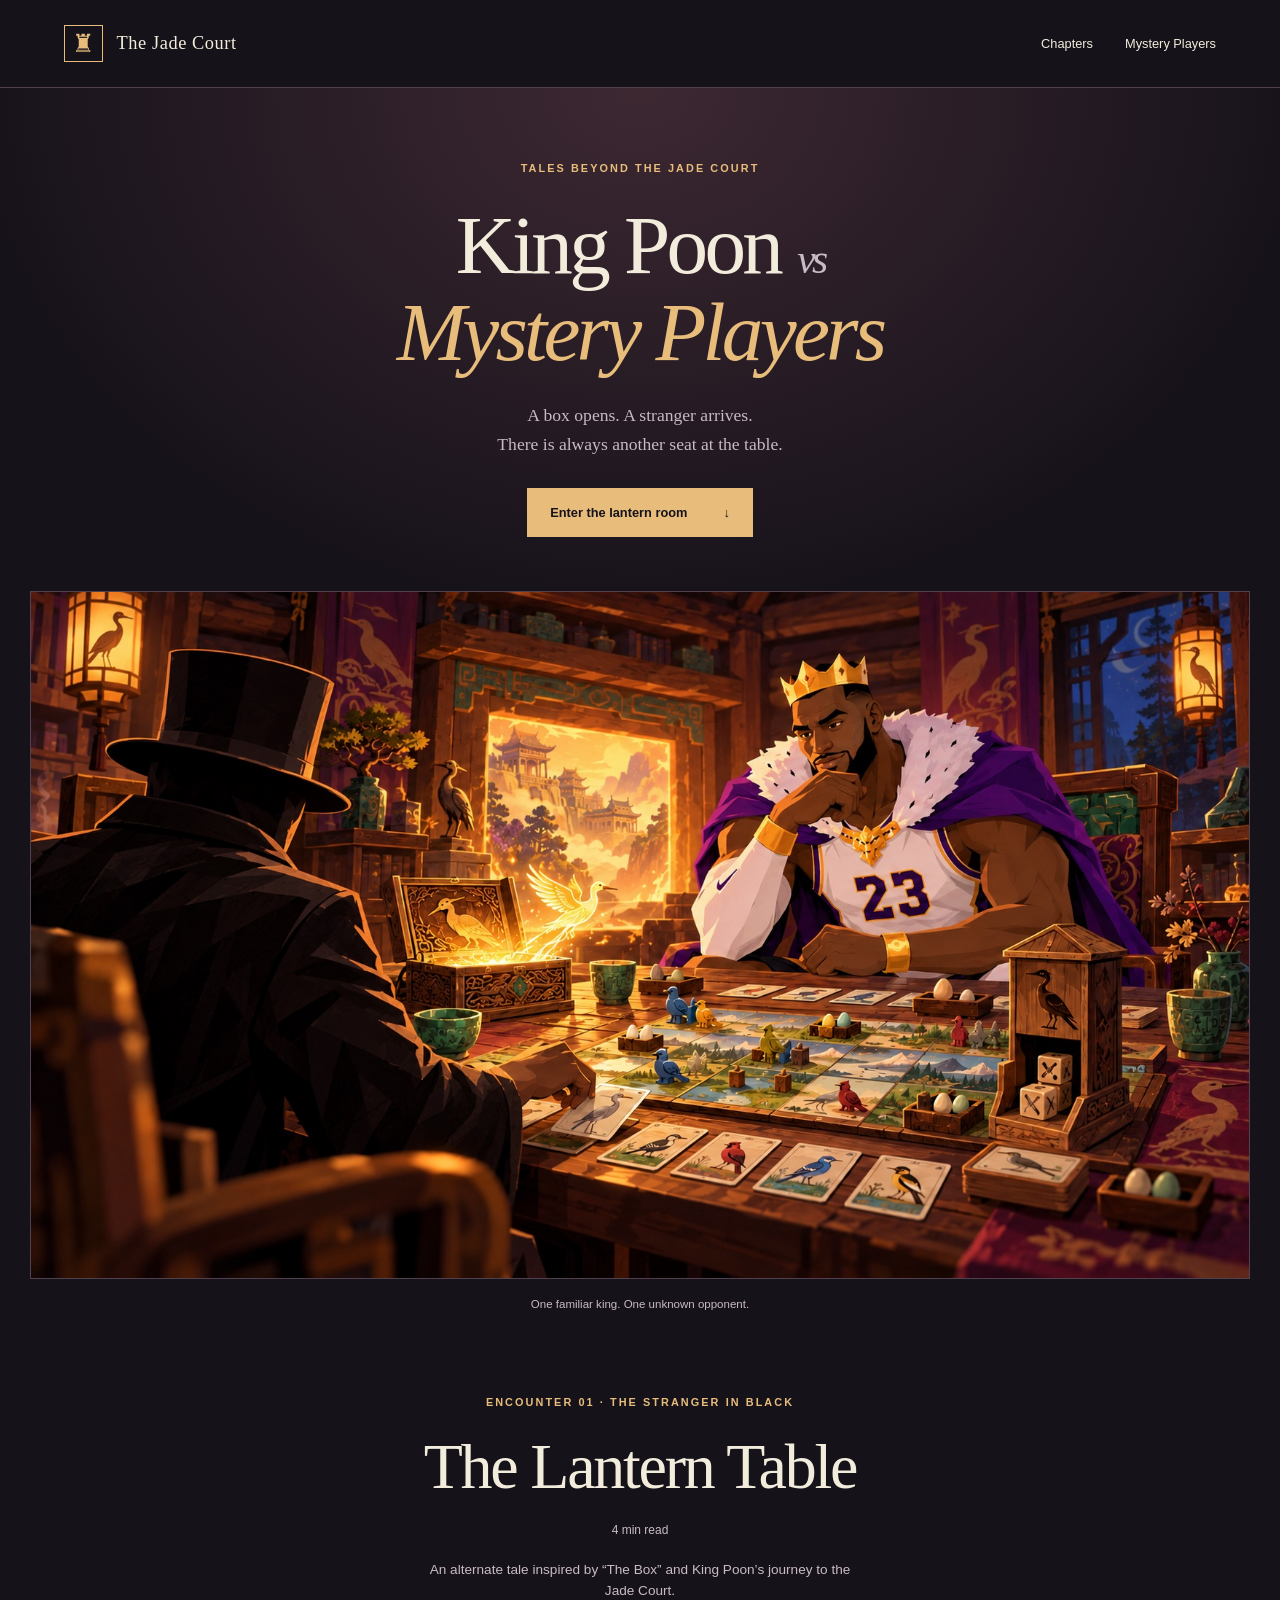
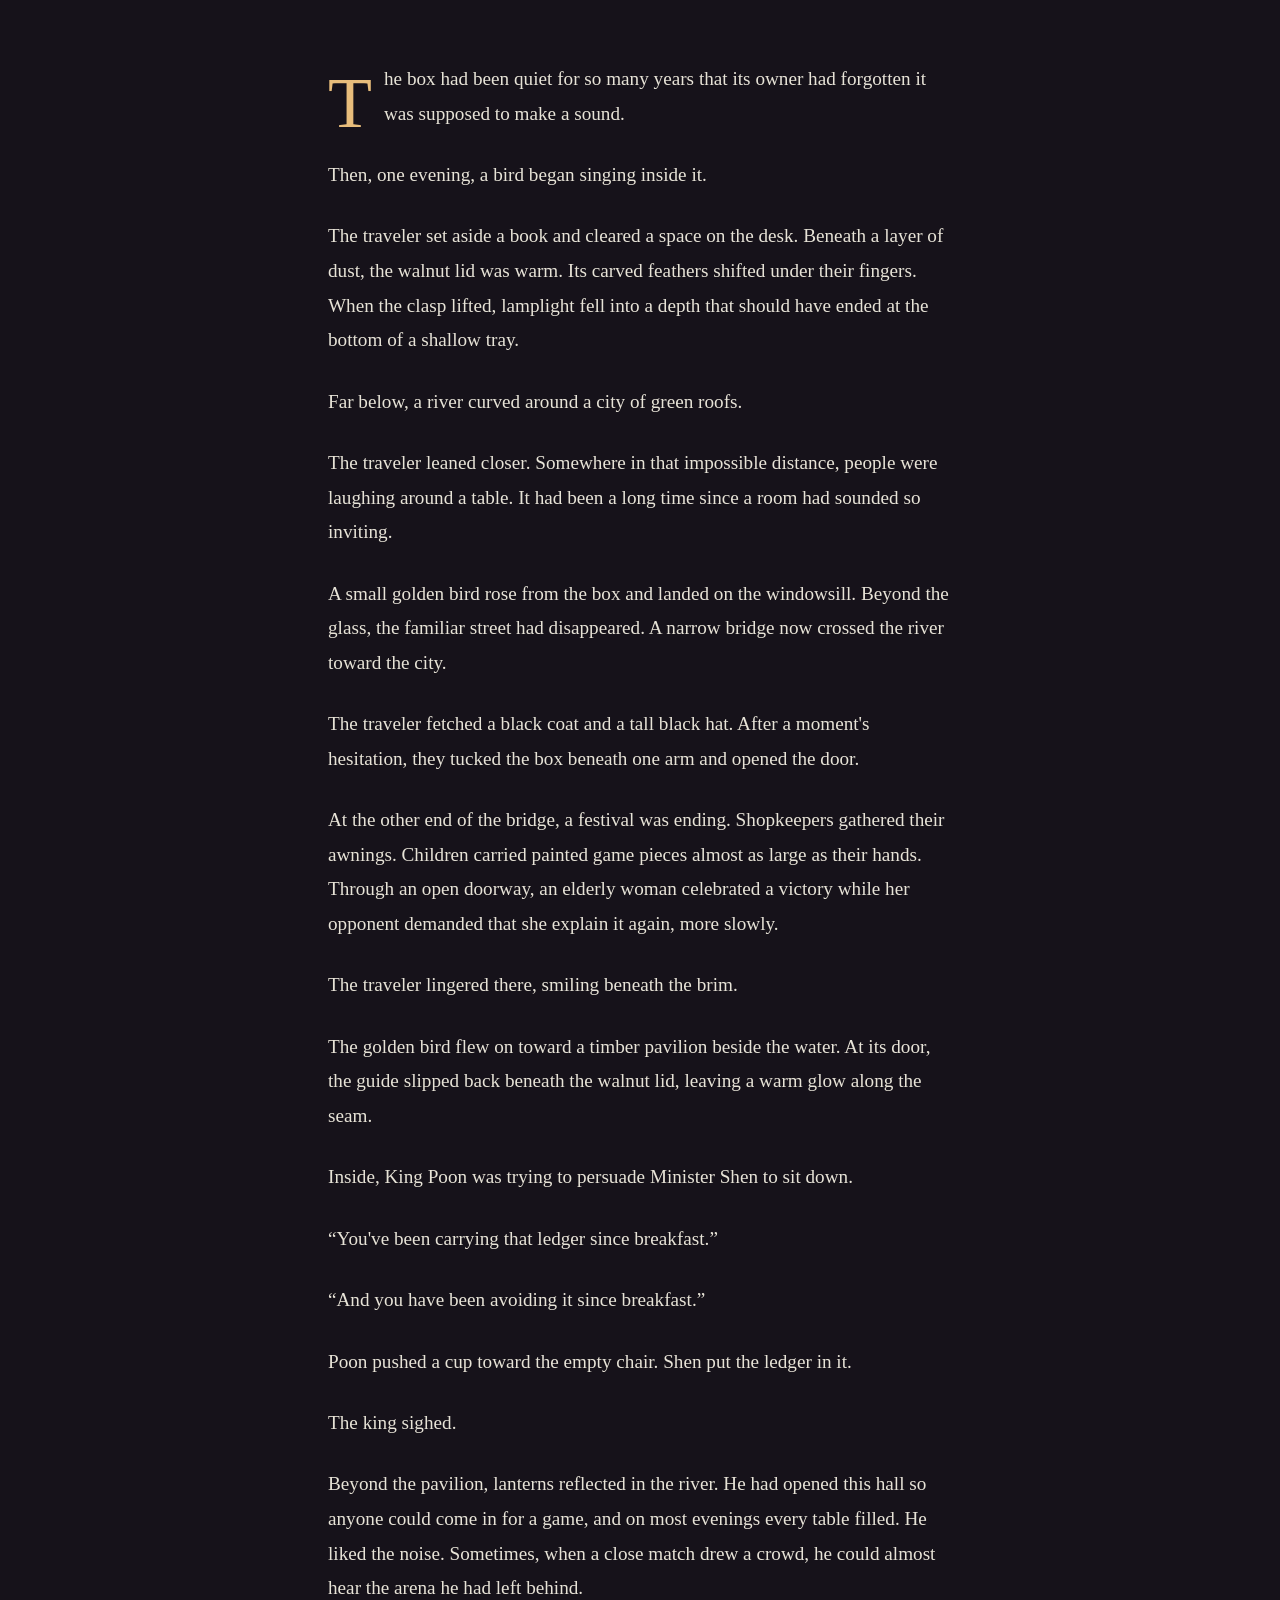
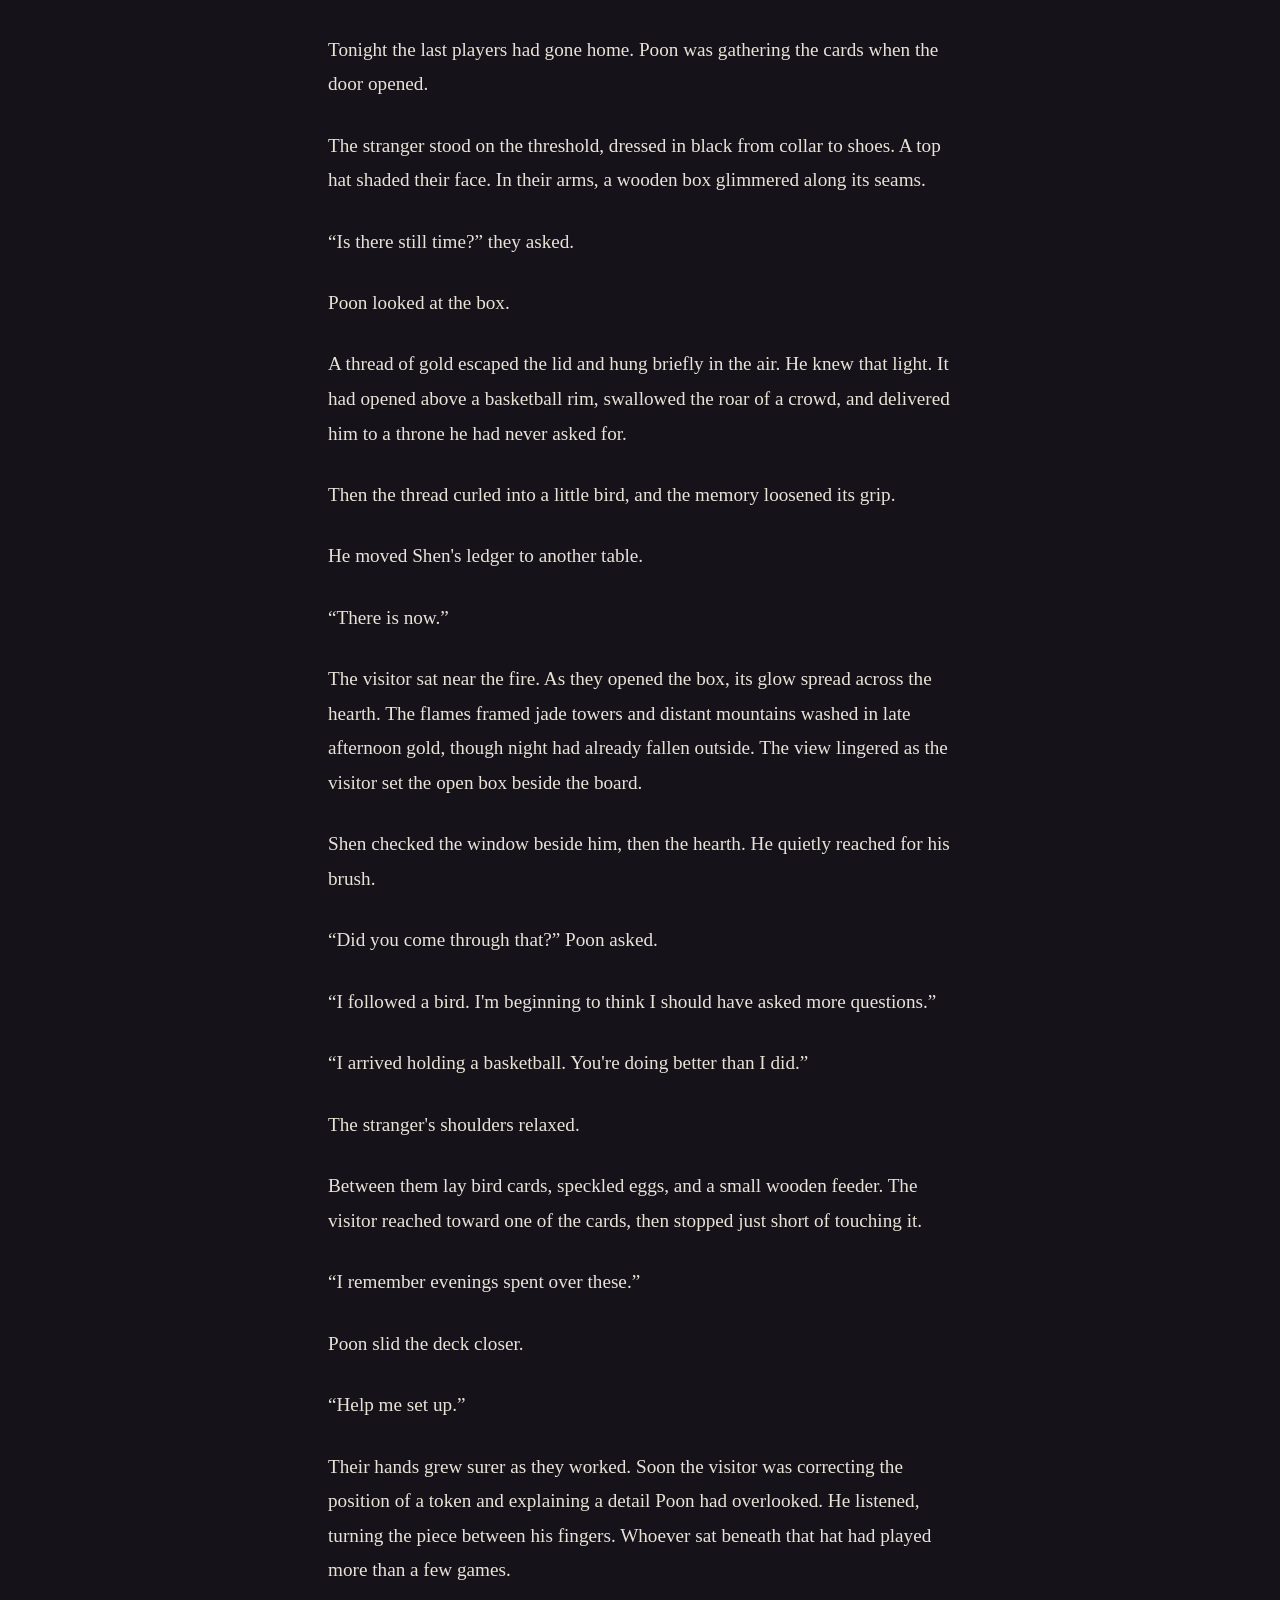
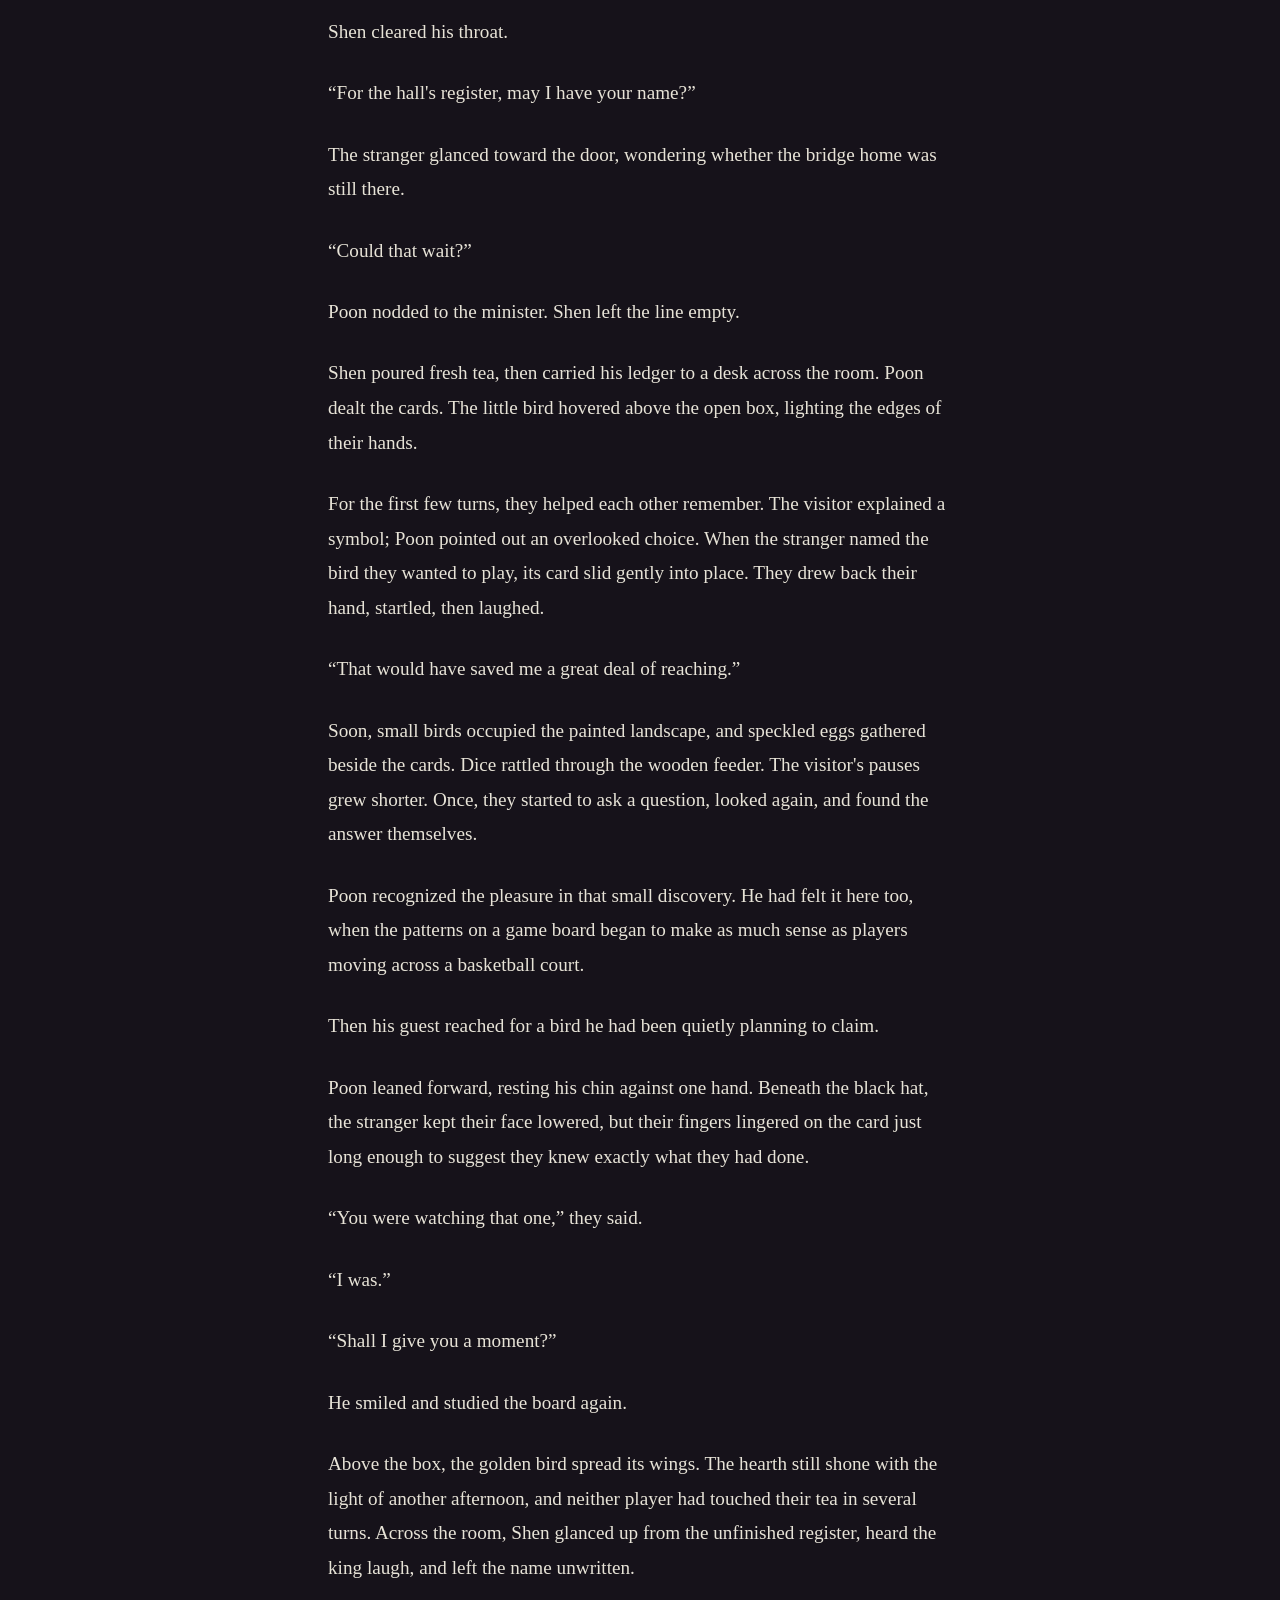
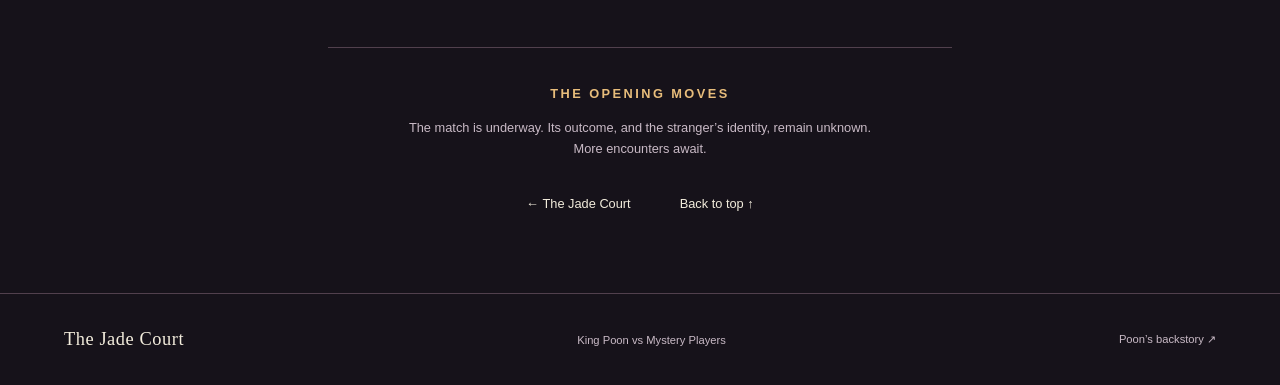
==== docs/mystery-players/index.html @ b449561f "Add Mystery Players story and artwork with character parallels" ====
<!doctype html>
<html lang="en">
<head>
  <meta charset="utf-8">
  <meta name="viewport" content="width=device-width, initial-scale=1">
  <meta name="description" content="An enchanted box. A stranger in a black top hat. King Poon's next opponent has arrived. Read The Lantern Table, the first Mystery Players encounter.">
  <meta name="theme-color" content="#241b26">
  <title>King Poon vs Mystery Players — The Jade Court</title>
  <link rel="icon" href="../assets/favicon.svg" type="image/svg+xml">
  <link rel="stylesheet" href="../assets/style.css">
</head>
<body class="mystery-page">
  <a class="skip-link" href="#story-text">Skip to story</a>
  <header class="site-header">
    <a class="brand" href="../index.html"><span class="seal" aria-hidden="true">♜</span> The Jade Court</a>
    <nav aria-label="Main navigation"><a href="../index.html#chapters">Chapters</a><a href="./" aria-current="page">Mystery Players</a></nav>
  </header>
  <main id="main">
    <section class="mystery-intro" aria-labelledby="series-title">
      <p class="eyebrow">Tales beyond the Jade Court</p>
      <h1 id="series-title">King Poon <span>vs</span><br><em>Mystery Players</em></h1>
      <p>A box opens. A stranger arrives.<br>There is always another seat at the table.</p>
      <a class="button" href="#encounter">Enter the lantern room <span aria-hidden="true">↓</span></a>
    </section>
    <figure class="mystery-art">
      <img src="../assets/images/mystery-lantern-table.jpg" width="1672" height="941" fetchpriority="high" alt="A mysterious player dressed in black with a tall black top hat faces King Poon across a bird-themed board game. A golden bird rises from an enchanted box beside them, and a glowing fireplace reveals the distant jade kingdom.">
      <figcaption>One familiar king. One unknown opponent.</figcaption>
    </figure>
    <article id="encounter" aria-labelledby="encounter-title">
      <header class="reader-header"><p class="eyebrow">Encounter 01 · The stranger in black</p><h2 id="encounter-title">The Lantern Table</h2><p class="reading-time">4 min read</p><p class="story-note">An alternate tale inspired by “The Box” and King Poon’s journey to the Jade Court.</p></header>
      <div class="prose" id="story-text">
        <p>The box had been quiet for so many years that its owner had forgotten it was supposed to make a sound.</p>
        <p>Then, one evening, a bird began singing inside it.</p>
        <p>The traveler set aside a book and cleared a space on the desk. Beneath a layer of dust, the walnut lid was warm. Its carved feathers shifted under their fingers. When the clasp lifted, lamplight fell into a depth that should have ended at the bottom of a shallow tray.</p>
        <p>Far below, a river curved around a city of green roofs.</p>
        <p>The traveler leaned closer. Somewhere in that impossible distance, people were laughing around a table. It had been a long time since a room had sounded so inviting.</p>
        <p>A small golden bird rose from the box and landed on the windowsill. Beyond the glass, the familiar street had disappeared. A narrow bridge now crossed the river toward the city.</p>
        <p>The traveler fetched a black coat and a tall black hat. After a moment&#x27;s hesitation, they tucked the box beneath one arm and opened the door.</p>
        <p>At the other end of the bridge, a festival was ending. Shopkeepers gathered their awnings. Children carried painted game pieces almost as large as their hands. Through an open doorway, an elderly woman celebrated a victory while her opponent demanded that she explain it again, more slowly.</p>
        <p>The traveler lingered there, smiling beneath the brim.</p>
        <p>The golden bird flew on toward a timber pavilion beside the water. At its door, the guide slipped back beneath the walnut lid, leaving a warm glow along the seam.</p>
        <p>Inside, King Poon was trying to persuade Minister Shen to sit down.</p>
        <p>“You&#x27;ve been carrying that ledger since breakfast.”</p>
        <p>“And you have been avoiding it since breakfast.”</p>
        <p>Poon pushed a cup toward the empty chair. Shen put the ledger in it.</p>
        <p>The king sighed.</p>
        <p>Beyond the pavilion, lanterns reflected in the river. He had opened this hall so anyone could come in for a game, and on most evenings every table filled. He liked the noise. Sometimes, when a close match drew a crowd, he could almost hear the arena he had left behind.</p>
        <p>Tonight the last players had gone home. Poon was gathering the cards when the door opened.</p>
        <p>The stranger stood on the threshold, dressed in black from collar to shoes. A top hat shaded their face. In their arms, a wooden box glimmered along its seams.</p>
        <p>“Is there still time?” they asked.</p>
        <p>Poon looked at the box.</p>
        <p>A thread of gold escaped the lid and hung briefly in the air. He knew that light. It had opened above a basketball rim, swallowed the roar of a crowd, and delivered him to a throne he had never asked for.</p>
        <p>Then the thread curled into a little bird, and the memory loosened its grip.</p>
        <p>He moved Shen&#x27;s ledger to another table.</p>
        <p>“There is now.”</p>
        <p>The visitor sat near the fire. As they opened the box, its glow spread across the hearth. The flames framed jade towers and distant mountains washed in late afternoon gold, though night had already fallen outside. The view lingered as the visitor set the open box beside the board.</p>
        <p>Shen checked the window beside him, then the hearth. He quietly reached for his brush.</p>
        <p>“Did you come through that?” Poon asked.</p>
        <p>“I followed a bird. I&#x27;m beginning to think I should have asked more questions.”</p>
        <p>“I arrived holding a basketball. You&#x27;re doing better than I did.”</p>
        <p>The stranger&#x27;s shoulders relaxed.</p>
        <p>Between them lay bird cards, speckled eggs, and a small wooden feeder. The visitor reached toward one of the cards, then stopped just short of touching it.</p>
        <p>“I remember evenings spent over these.”</p>
        <p>Poon slid the deck closer.</p>
        <p>“Help me set up.”</p>
        <p>Their hands grew surer as they worked. Soon the visitor was correcting the position of a token and explaining a detail Poon had overlooked. He listened, turning the piece between his fingers. Whoever sat beneath that hat had played more than a few games.</p>
        <p>Shen cleared his throat.</p>
        <p>“For the hall&#x27;s register, may I have your name?”</p>
        <p>The stranger glanced toward the door, wondering whether the bridge home was still there.</p>
        <p>“Could that wait?”</p>
        <p>Poon nodded to the minister. Shen left the line empty.</p>
        <p>Shen poured fresh tea, then carried his ledger to a desk across the room. Poon dealt the cards. The little bird hovered above the open box, lighting the edges of their hands.</p>
        <p>For the first few turns, they helped each other remember. The visitor explained a symbol; Poon pointed out an overlooked choice. When the stranger named the bird they wanted to play, its card slid gently into place. They drew back their hand, startled, then laughed.</p>
        <p>“That would have saved me a great deal of reaching.”</p>
        <p>Soon, small birds occupied the painted landscape, and speckled eggs gathered beside the cards. Dice rattled through the wooden feeder. The visitor&#x27;s pauses grew shorter. Once, they started to ask a question, looked again, and found the answer themselves.</p>
        <p>Poon recognized the pleasure in that small discovery. He had felt it here too, when the patterns on a game board began to make as much sense as players moving across a basketball court.</p>
        <p>Then his guest reached for a bird he had been quietly planning to claim.</p>
        <p>Poon leaned forward, resting his chin against one hand. Beneath the black hat, the stranger kept their face lowered, but their fingers lingered on the card just long enough to suggest they knew exactly what they had done.</p>
        <p>“You were watching that one,” they said.</p>
        <p>“I was.”</p>
        <p>“Shall I give you a moment?”</p>
        <p>He smiled and studied the board again.</p>
        <p>Above the box, the golden bird spread its wings. The hearth still shone with the light of another afternoon, and neither player had touched their tea in several turns. Across the room, Shen glanced up from the unfinished register, heard the king laugh, and left the name unwritten.</p>
      </div>
      <footer class="chapter-end"><p class="eyebrow">The opening moves</p><p>The match is underway. Its outcome, and the stranger’s identity, remain unknown.<br>More encounters await.</p><nav class="reader-nav" aria-label="Story navigation"><a href="../index.html">← The Jade Court</a><a href="#series-title">Back to top ↑</a></nav></footer>
    </article>
  </main>
  <footer class="site-footer"><a class="brand" href="../index.html">The Jade Court</a><span>King Poon vs Mystery Players</span><a href="../story/">Poon’s backstory ↗</a></footer>
</body>
</html>
---- docs/assets/style.css ----
:root{color-scheme:dark;--ink:#102923;--deep:#091c18;--paper:#f2ecdc;--gold:#dfbd76;--muted:#b6c2b9;--line:#345047}*{box-sizing:border-box}html{scroll-behavior:smooth;scroll-padding-top:30px}body{margin:0;background:var(--ink);color:var(--paper);font-family:Georgia,'Times New Roman',serif}a{color:inherit;text-decoration:none}a:focus-visible{outline:3px solid var(--gold);outline-offset:6px}img{display:block;max-width:100%;height:auto}p{line-height:1.65}h1,h2,h3,p{margin-top:0}h1,h2,h3{font-weight:400}h2{font-size:clamp(2rem,4vw,3.4rem);line-height:1.1;letter-spacing:-.035em}.eyebrow,nav,.button,.hero-note,.hero-caption,.text-link,.archive-note,.site-footer,.reader-nav,.chapter-end{font-family:Arial,Helvetica,sans-serif}.eyebrow{text-transform:uppercase;letter-spacing:.19em;font-size:.68rem;color:var(--gold);font-weight:600}.site-header{height:88px;display:flex;align-items:center;justify-content:space-between;padding:0 5vw;border-bottom:1px solid var(--line)}.brand{font-size:1.15rem;letter-spacing:.03em;display:flex;align-items:center;gap:14px}.seal{border:1px solid var(--gold);color:var(--gold);font-size:25px;line-height:1;padding:5px 7px}nav{display:flex;gap:32px;font-size:.8rem}nav a:hover,.text-link:hover{color:var(--gold)}.skip-link{position:absolute;left:20px;top:-100px;z-index:10;background:var(--paper);color:var(--ink);padding:14px}.skip-link:focus{top:12px}.hero{position:relative;min-height:650px;height:min(780px,76vw);overflow:hidden;background:var(--deep)}.hero-art{position:absolute;width:100%;height:100%;object-fit:cover;object-position:32% center}.hero:after{content:"";position:absolute;inset:0;background:linear-gradient(90deg,transparent 35%,rgba(7,24,20,.8) 69%,rgba(7,24,20,.93)),linear-gradient(0deg,rgba(7,24,20,.4),transparent 35%)}.hero-copy{position:relative;z-index:1;margin-left:64%;padding:100px 5vw 80px 0}.hero h1{font-size:clamp(4rem,7.1vw,7.5rem);line-height:.91;letter-spacing:-.055em;margin:27px 0}.hero h1 em{color:var(--gold);font-weight:400}.hero-description{font-size:1.05rem;color:#e2e2d5;line-height:1.65;margin-bottom:32px}.button{display:inline-flex;align-items:center;gap:36px;background:var(--gold);color:var(--deep);padding:17px 23px;font-size:.8rem;font-weight:600;min-height:48px;transition:background .15s}.button:hover{background:#f3d394}.hero-note{font-size:.67rem;color:var(--muted);margin:19px 0 0}.hero-caption{position:absolute;bottom:28px;left:5vw;z-index:1;font-size:.65rem;text-transform:uppercase;letter-spacing:.25em;color:#eee2c6}.section-wrap{max-width:1280px;margin:0 auto;padding:88px 5vw}.intro{display:grid;grid-template-columns:1fr 2fr;gap:40px;border-bottom:1px solid var(--line)}.intro>.eyebrow{padding-top:10px}.intro>div{display:grid;grid-template-columns:1fr 1fr;gap:38px;align-items:center}.intro h2{margin:0}.intro p:not(.eyebrow){color:var(--muted);font-size:1.02rem;margin:0}.section-heading{display:flex;align-items:baseline;justify-content:space-between;gap:20px;margin-bottom:30px}.section-heading h2{font-size:2.35rem;margin:0}.chapter-card{display:grid;grid-template-columns:1.4fr 1fr;border:1px solid var(--line);background:#142f28}.chapter-image{overflow:hidden}.chapter-image img{width:100%;height:100%;object-fit:cover;transition:transform .3s}.chapter-card:hover img{transform:scale(1.025)}.chapter-info{padding:40px}.chapter-info .eyebrow{font-size:.62rem}.chapter-info .eyebrow span{padding:0 10px}.chapter-info h3{font-size:2.5rem;line-height:1.1;letter-spacing:-.03em;margin:24px 0 17px}.chapter-info>p:not(.eyebrow){color:var(--muted);max-width:290px}.text-link{display:flex;justify-content:space-between;color:var(--gold);font-size:.8rem;margin-top:28px}.archive-note{font-size:.75rem;color:var(--muted);margin:24px 0 0}.site-footer{display:flex;justify-content:space-between;align-items:center;gap:20px;border-top:1px solid var(--line);padding:35px 5vw;font-size:.7rem;color:var(--muted)}.site-footer .brand{font-family:Georgia,serif;color:var(--paper)}.reader-header{text-align:center;padding:65px 20px 48px}.reader-header h1{font-size:clamp(2.8rem,6vw,5rem);letter-spacing:-.045em;line-height:1.05;max-width:800px;margin:22px auto}.reader-header .reading-time{font: .75rem Arial,sans-serif;color:var(--muted)}.reader-art{max-width:1200px;margin:0 auto;padding:0 30px}.reader-art img{width:100%;border:1px solid var(--line)}.prose{max-width:680px;margin:0 auto;padding:60px 28px 35px;font-size:1.2rem;line-height:1.8;color:#e7e3d7}.prose p{line-height:1.8;margin-bottom:1.4em}.prose p:first-child:first-letter{float:left;font-size:4.5rem;line-height:.9;padding:9px 12px 0 0;color:var(--gold)}.chapter-end{max-width:624px;margin:0 auto 70px;padding:35px 0 0;text-align:center;border-top:1px solid var(--line)}.chapter-end p{font-size:.8rem;color:var(--muted)}.chapter-end .eyebrow{color:var(--gold)}.reader-nav{display:flex;gap:25px;justify-content:center;align-items:center;font-size:.8rem;margin-top:25px}.reader-nav>a{padding:12px}.reader-nav>a:hover{color:var(--gold)}
@media(min-width:1600px){.hero-art{object-position:center 42%}.hero-copy{padding-top:130px}}
@media(max-width:950px){.hero{min-height:600px}.hero-copy{margin-left:57%;padding-top:100px}.hero:after{background:linear-gradient(90deg,transparent 20%,rgba(7,24,20,.84) 65%,rgba(7,24,20,.95))}.intro{grid-template-columns:1fr;gap:20px}.intro>div{gap:50px}.chapter-info{padding:28px}.chapter-info h3{font-size:2rem}}
@media(max-width:600px){.site-header{height:75px;padding:0 20px}.brand{font-size:.95rem;gap:9px}.seal{font-size:21px}nav{gap:18px;font-size:.72rem}.hero{height:auto;min-height:0}.hero-art{position:relative;height:auto;width:100%;object-fit:contain}.hero:after{top:0;height:56vw;background:linear-gradient(0deg,var(--deep),transparent 35%);pointer-events:none}.hero-copy{margin:0;padding:12px 26px 38px;background:var(--deep)}.hero h1{font-size:4.6rem;margin:20px 0}.hero h1 br{display:none}.hero-description{font-size:1rem}.hero-caption{display:none}.hero-copy .eyebrow{margin-bottom:12px}.hero-note{font-size:.65rem}.section-wrap{padding:48px 24px}.intro>div{grid-template-columns:1fr;gap:22px}.intro h2 br{display:none}.intro h2{max-width:300px}.section-heading h2{font-size:1.9rem}.section-heading .eyebrow{font-size:.55rem;white-space:nowrap}.chapter-card{grid-template-columns:1fr}.chapter-info{padding:27px}.chapter-info h3 br{display:none}.chapter-info h3{font-size:2rem}.site-footer{padding:28px 24px;flex-wrap:wrap}.site-footer>span{display:none}.reader-header{padding:45px 24px 30px}.reader-header h1{font-size:3rem}.reader-art{padding:0}.reader-art img{border-left:0;border-right:0}.prose{font-size:1.13rem;padding:38px 25px 20px}.chapter-end{margin:0 25px 50px}.reader-nav{gap:12px}}
@media(prefers-reduced-motion:reduce){html{scroll-behavior:auto}*{transition:none!important}}

/* Mystery Players: a lantern-lit room beyond the main court. */
.mystery-page{--ink:#241b26;--deep:#16121a;--gold:#e8bd7b;--muted:#c9bac6;--line:#51404d;background:var(--deep)}
.mystery-intro{text-align:center;padding:72px 24px 54px;background:radial-gradient(ellipse at top,#3d2832,transparent 75%)}
.mystery-intro h1{font-size:clamp(2.8rem,6.5vw,6rem);line-height:1.05;letter-spacing:-.045em;margin:24px auto}
.mystery-intro h1 span{font-size:.5em;font-style:italic;color:var(--muted)}
.mystery-intro h1 em{color:var(--gold);font-weight:400}
.mystery-intro>p:not(.eyebrow){color:var(--muted);font-size:1.1rem}
.mystery-intro .button{margin-top:12px}
.mystery-art{max-width:1280px;margin:0 auto;padding:0 30px}
.mystery-art img{width:100%;border:1px solid var(--line)}
.mystery-art figcaption{text-align:center;color:var(--muted);font: .72rem/1.6 Arial,sans-serif;padding:16px}
.mystery-page .reader-header{padding-bottom:0}
.mystery-page .reader-header h2{font-size:clamp(2.7rem,5vw,4.3rem);margin:20px auto}
.mystery-entry{border-top:1px solid var(--line)}
.mystery-entry .chapter-card{background:#291f29;border-color:#51404d}
.mystery-entry h2{font-size:clamp(2rem,3vw,2.8rem)}
@media(max-width:600px){.site-header{height:auto;min-height:90px;flex-wrap:wrap;gap:16px;padding:18px 20px}.site-header nav{flex-wrap:wrap;gap:18px}.mystery-intro{padding:48px 22px 36px}.mystery-art{padding:0}.mystery-art img{border-left:0;border-right:0}}

/* Original story entry point and reader note. */
.full-story-callout{grid-column:1/-1;display:flex;align-items:center;justify-content:space-between;gap:25px;padding-top:32px;border-top:1px solid var(--line)}
.intro>.full-story-callout{display:flex}
.full-story-callout h3{font-size:1.5rem;margin-bottom:8px}
.full-story-callout .button{flex-shrink:0}
.story-note{font: .85rem/1.6 Arial,Helvetica,sans-serif;color:var(--muted);max-width:440px;margin:22px auto 0}
@media(max-width:600px){.intro>.full-story-callout{align-items:flex-start;flex-direction:column;gap:22px}.full-story-callout .button{width:100%;justify-content:space-between}}
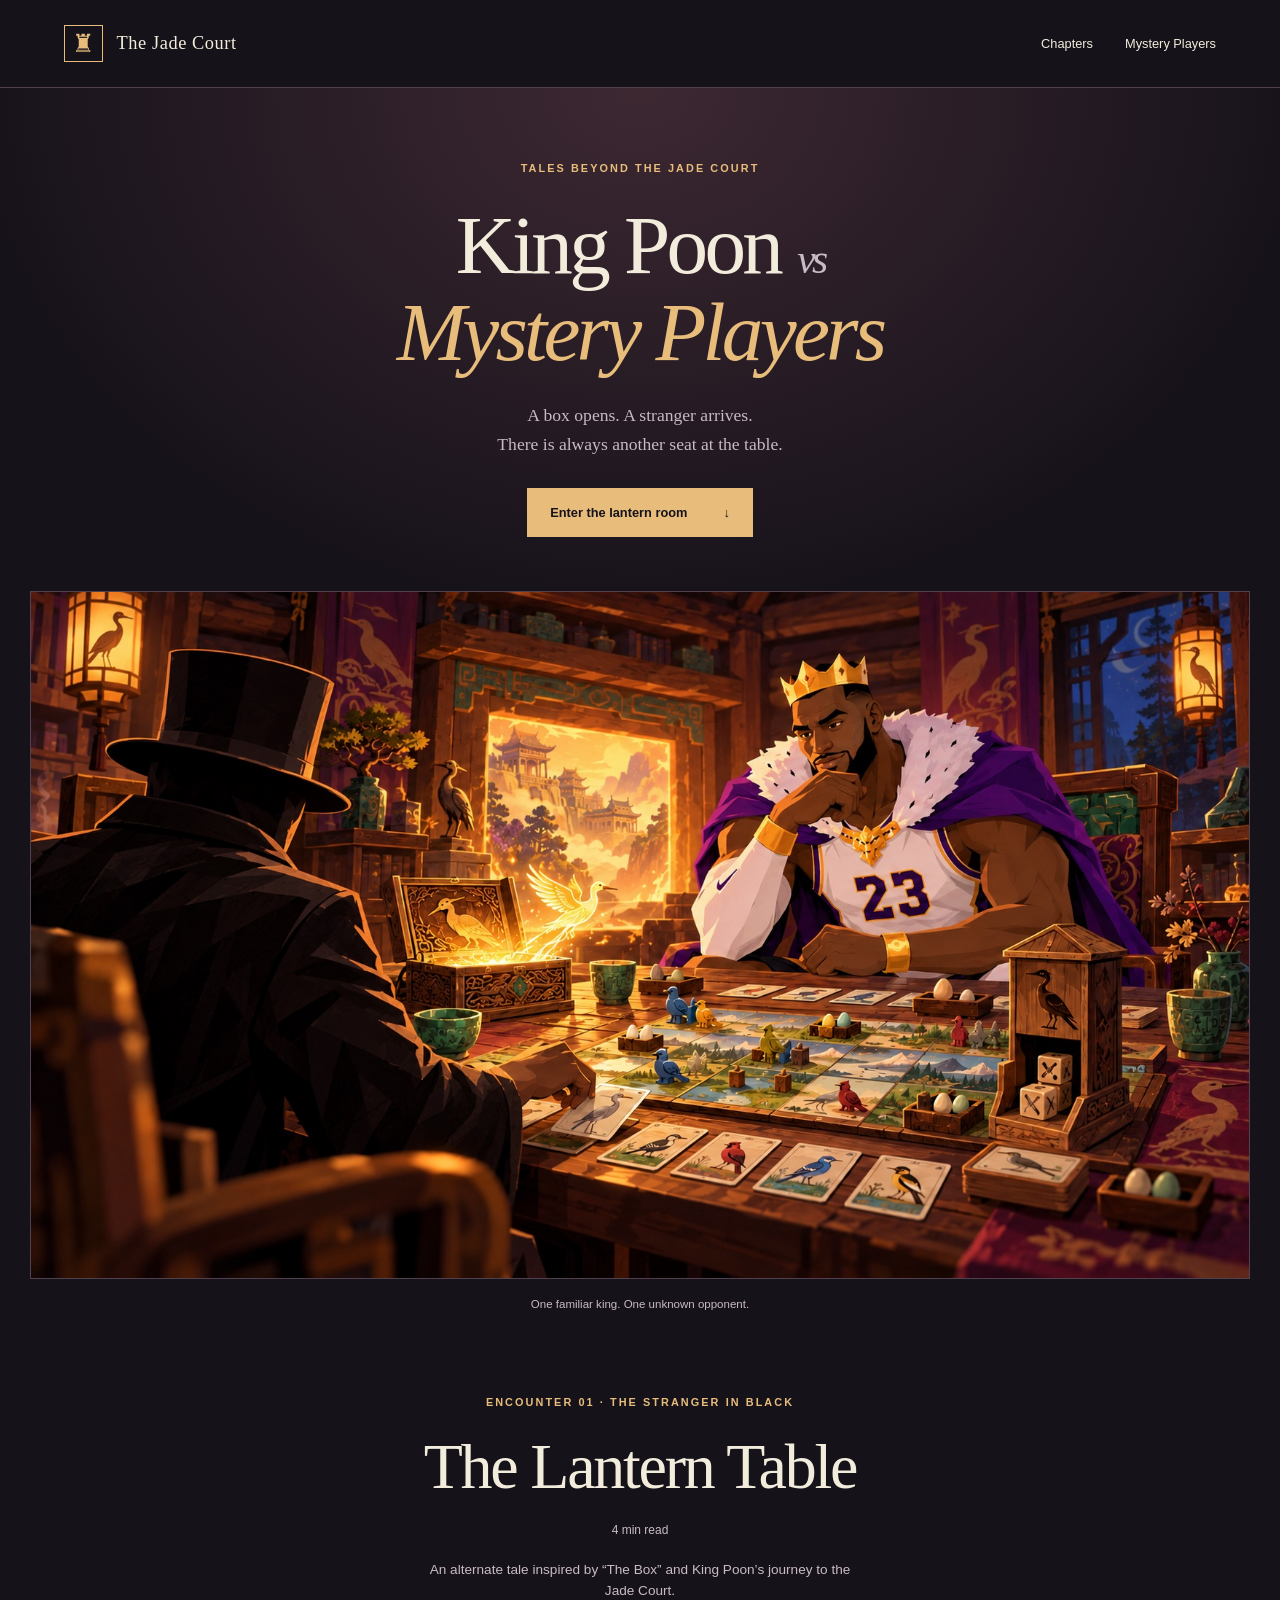
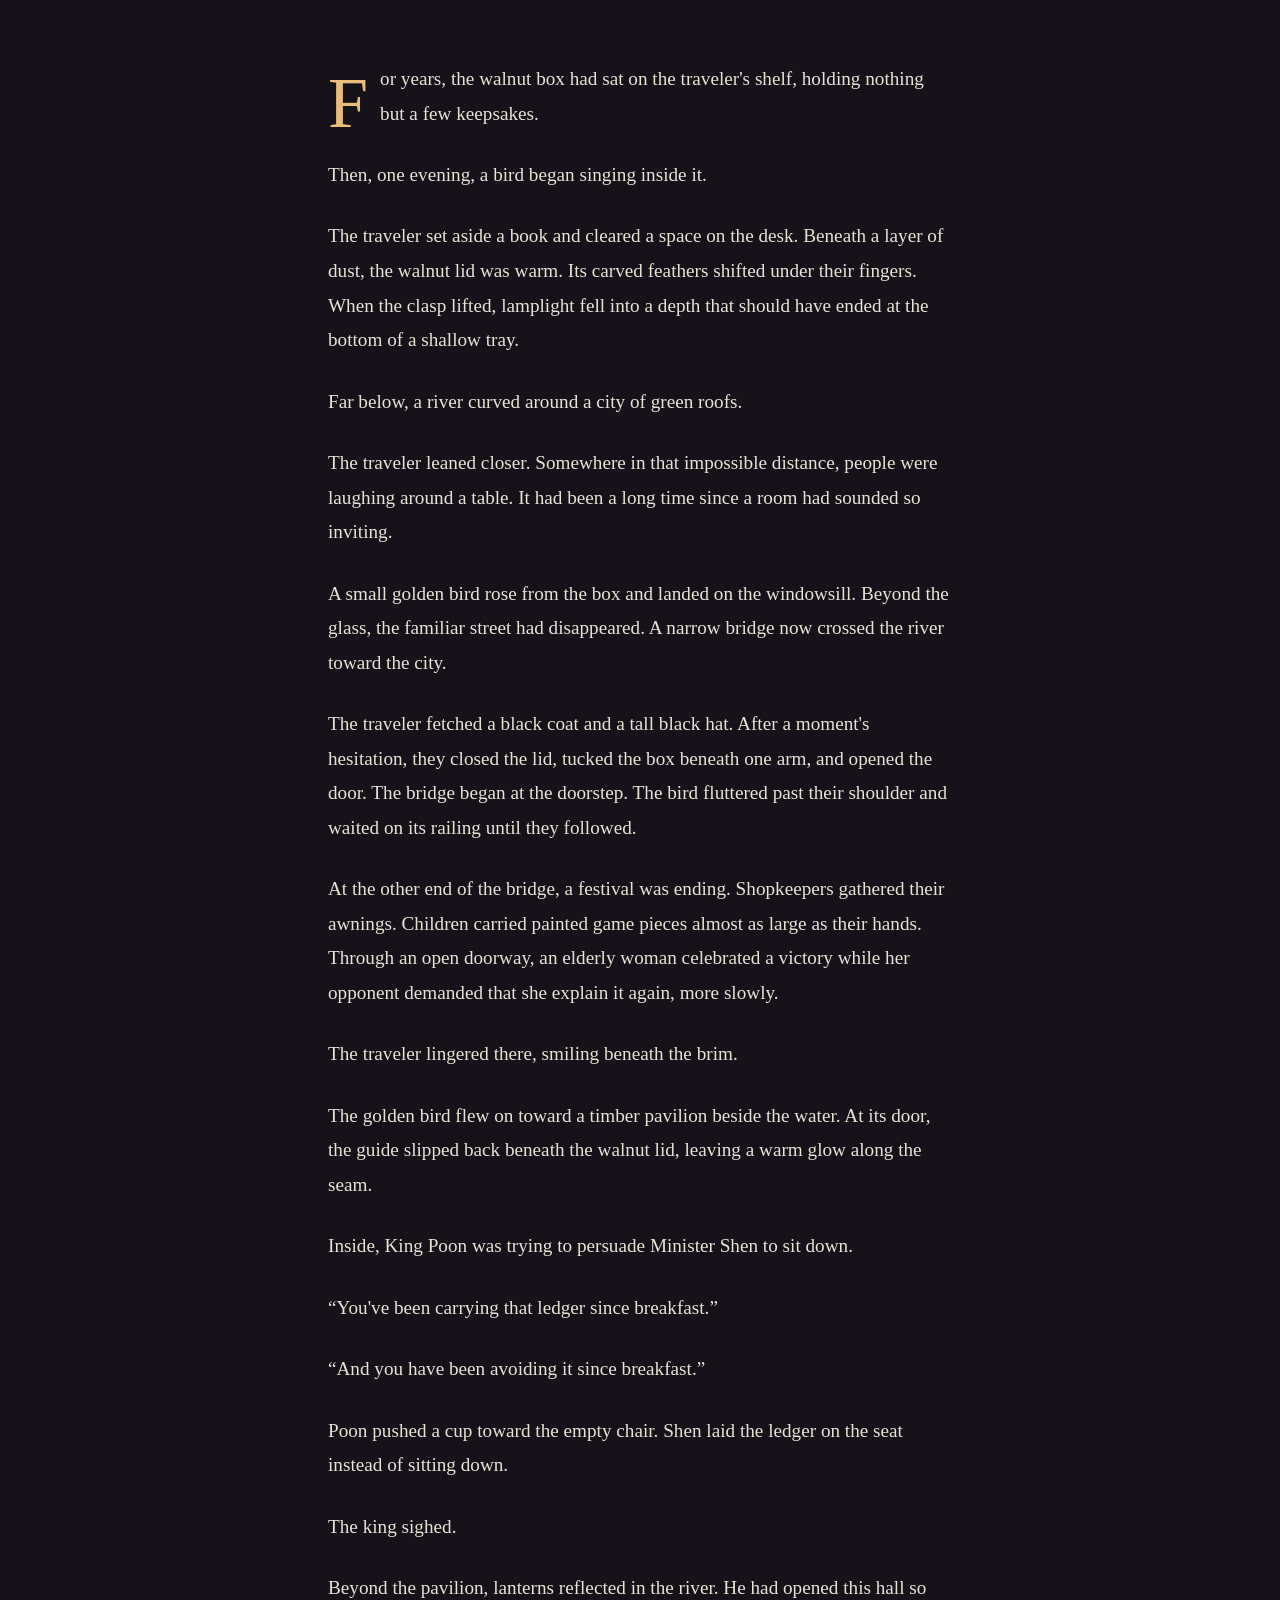
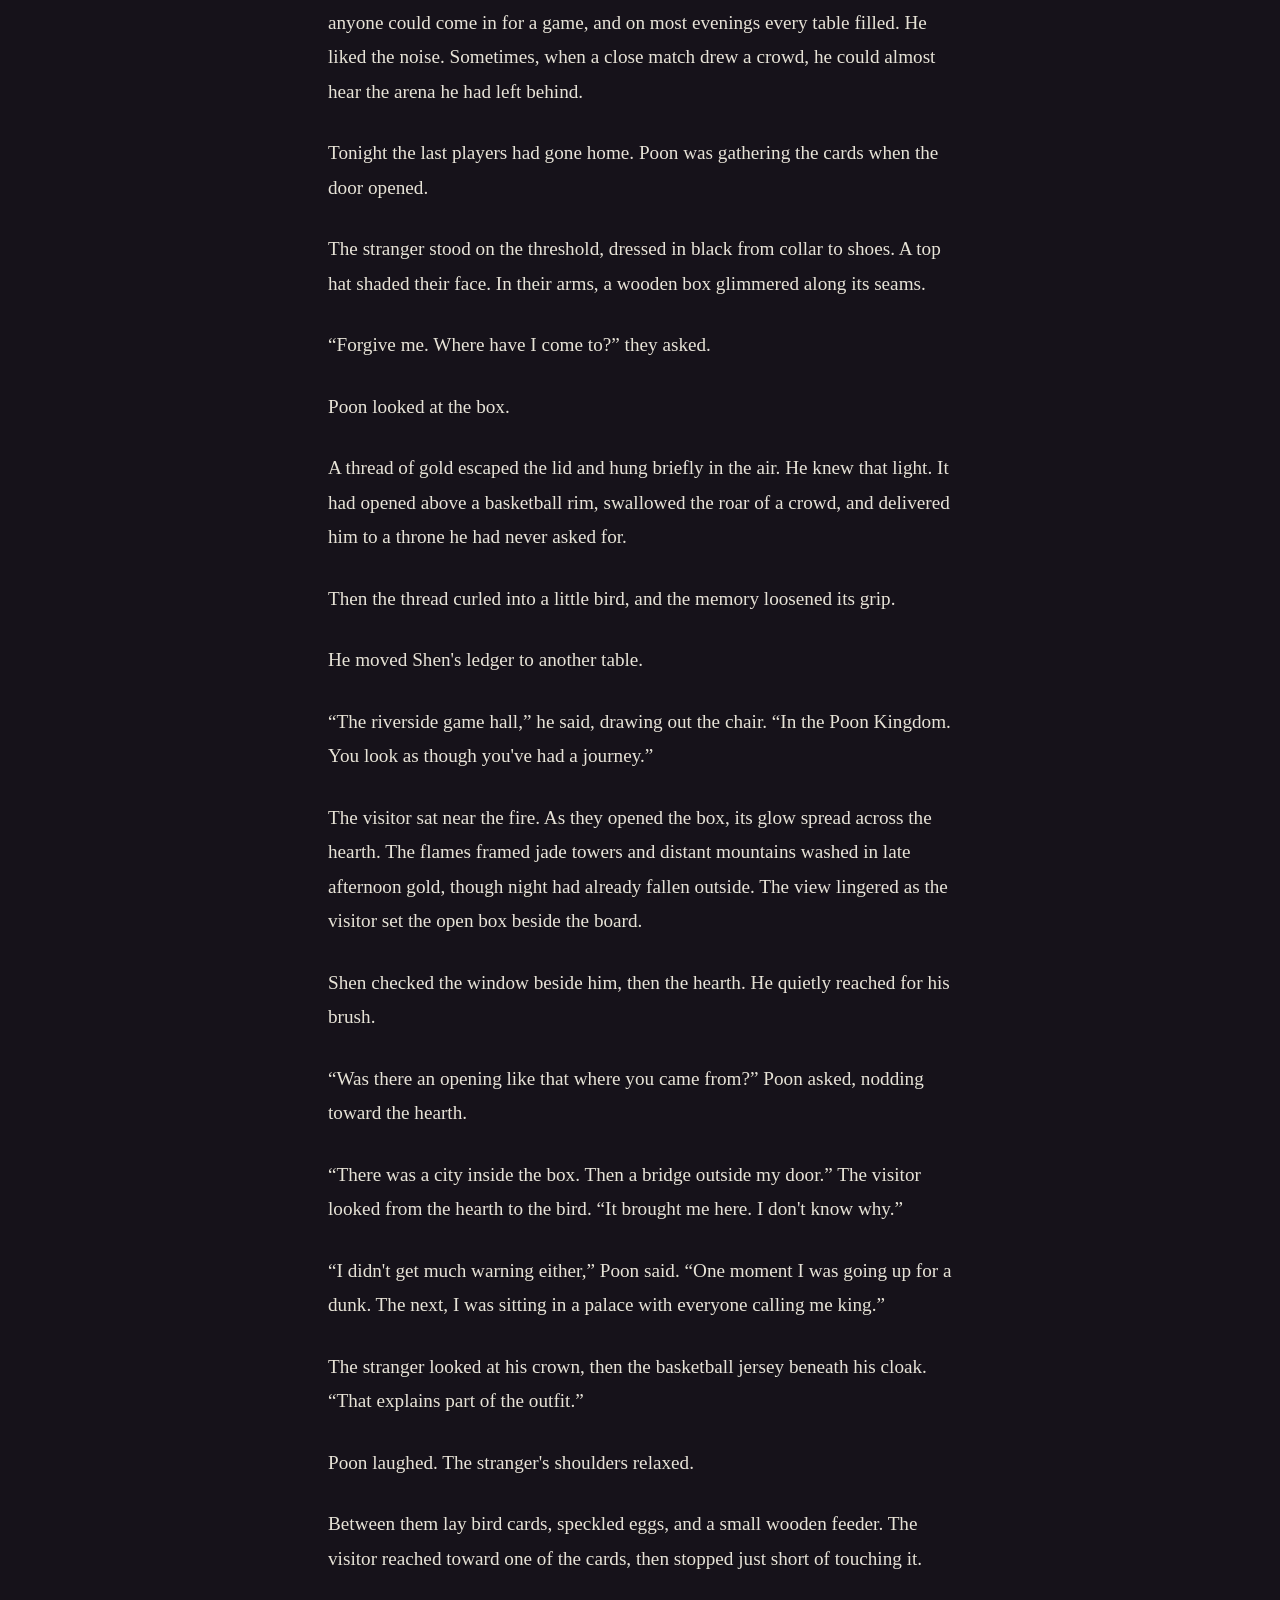
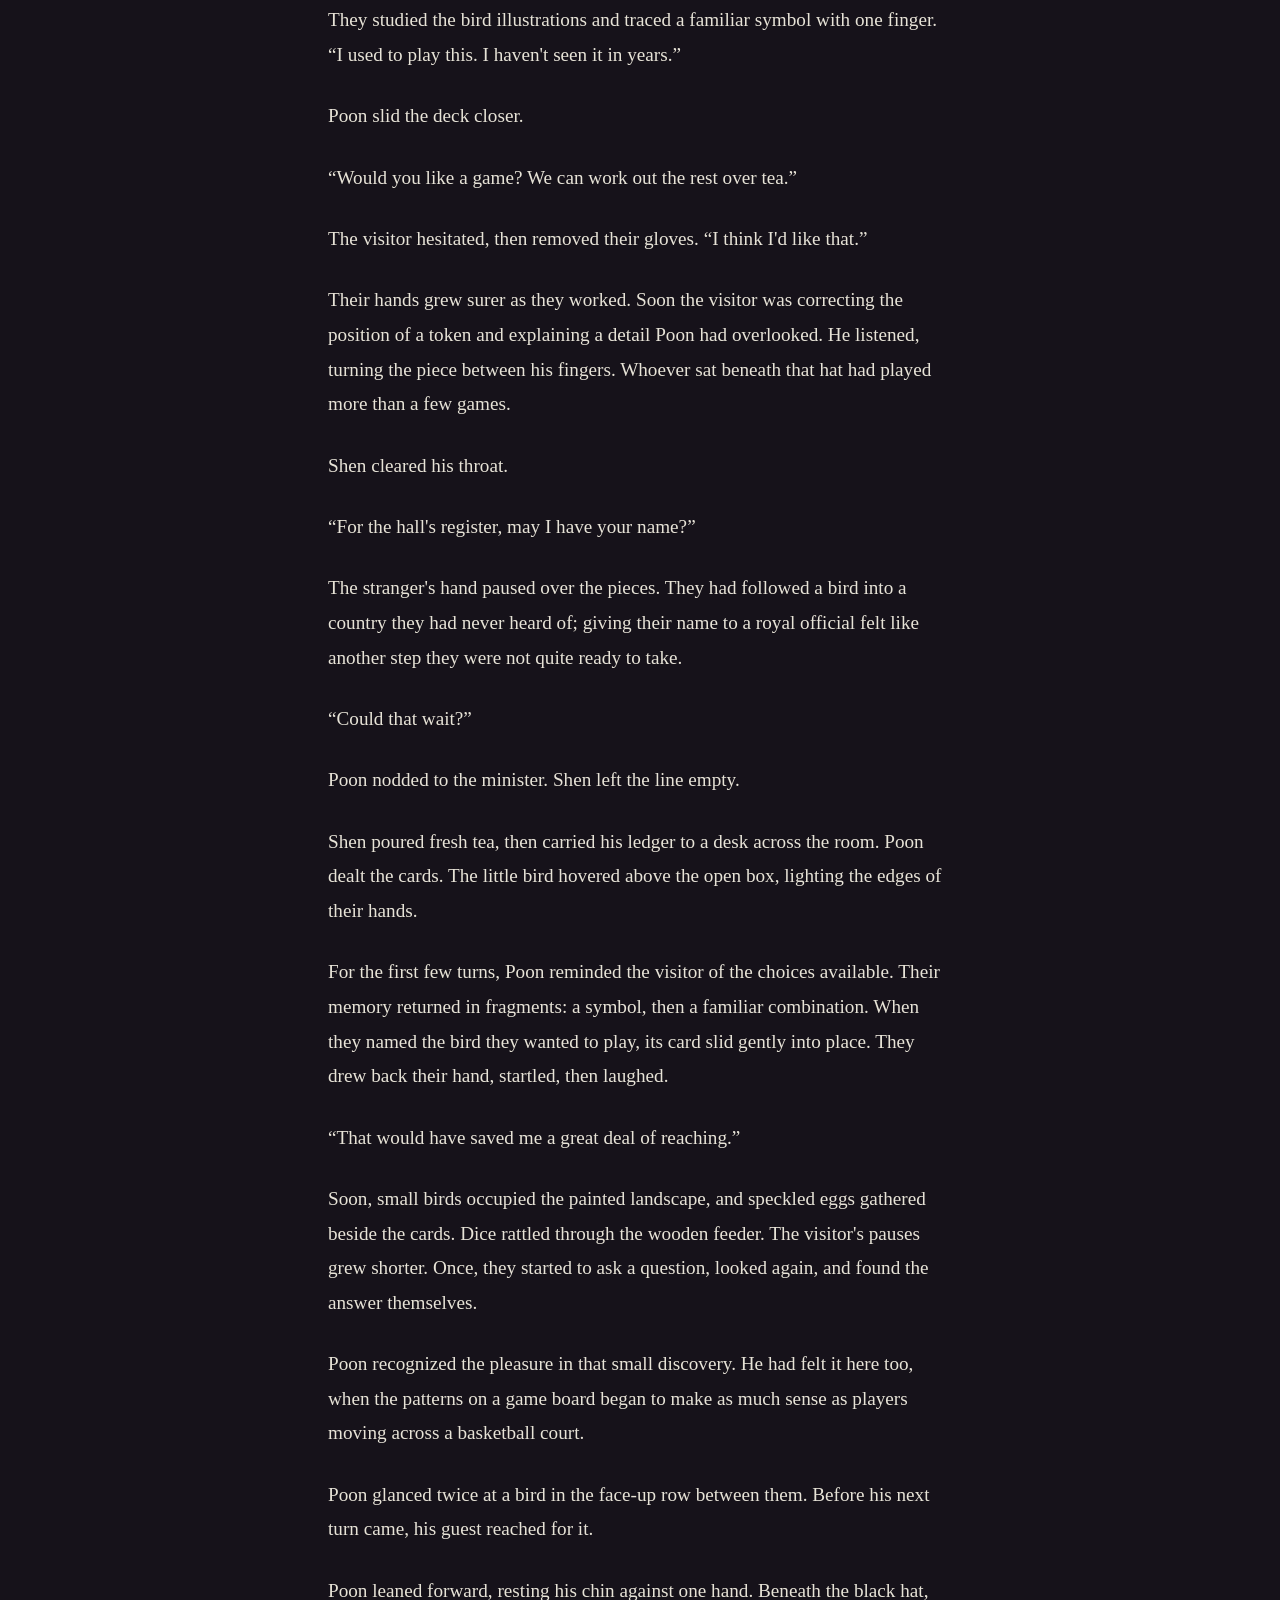
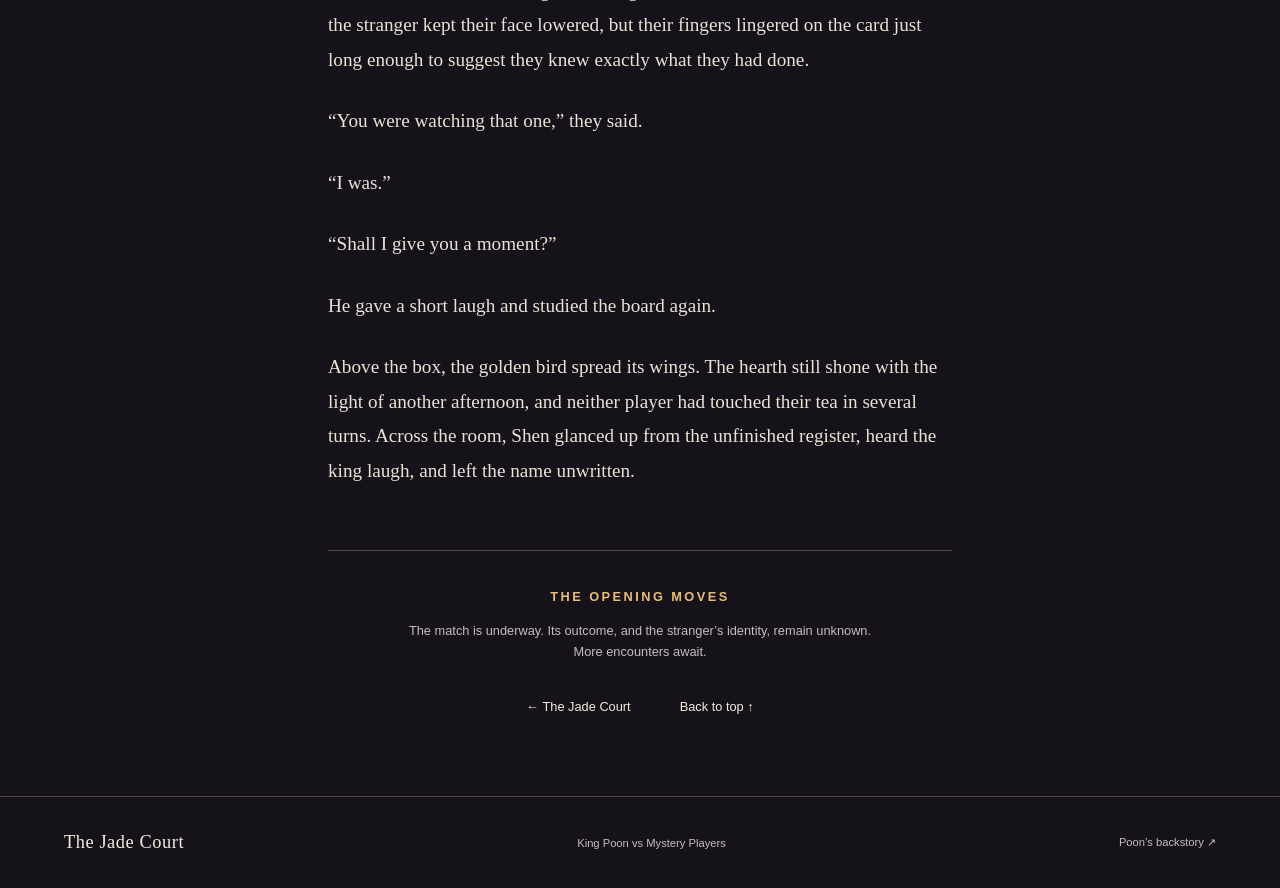
==== commit 562c7523: "Clarify traveler knowledge and continuity in The Lantern Table" ====
--- a/docs/mystery-players/index.html
+++ b/docs/mystery-players/index.html
@@ -29,57 +29,59 @@
     <article id="encounter" aria-labelledby="encounter-title">
       <header class="reader-header"><p class="eyebrow">Encounter 01 · The stranger in black</p><h2 id="encounter-title">The Lantern Table</h2><p class="reading-time">4 min read</p><p class="story-note">An alternate tale inspired by “The Box” and King Poon’s journey to the Jade Court.</p></header>
       <div class="prose" id="story-text">
-        <p>The box had been quiet for so many years that its owner had forgotten it was supposed to make a sound.</p>
+        <p>For years, the walnut box had sat on the traveler&#x27;s shelf, holding nothing but a few keepsakes.</p>
         <p>Then, one evening, a bird began singing inside it.</p>
         <p>The traveler set aside a book and cleared a space on the desk. Beneath a layer of dust, the walnut lid was warm. Its carved feathers shifted under their fingers. When the clasp lifted, lamplight fell into a depth that should have ended at the bottom of a shallow tray.</p>
         <p>Far below, a river curved around a city of green roofs.</p>
         <p>The traveler leaned closer. Somewhere in that impossible distance, people were laughing around a table. It had been a long time since a room had sounded so inviting.</p>
         <p>A small golden bird rose from the box and landed on the windowsill. Beyond the glass, the familiar street had disappeared. A narrow bridge now crossed the river toward the city.</p>
-        <p>The traveler fetched a black coat and a tall black hat. After a moment&#x27;s hesitation, they tucked the box beneath one arm and opened the door.</p>
+        <p>The traveler fetched a black coat and a tall black hat. After a moment&#x27;s hesitation, they closed the lid, tucked the box beneath one arm, and opened the door. The bridge began at the doorstep. The bird fluttered past their shoulder and waited on its railing until they followed.</p>
         <p>At the other end of the bridge, a festival was ending. Shopkeepers gathered their awnings. Children carried painted game pieces almost as large as their hands. Through an open doorway, an elderly woman celebrated a victory while her opponent demanded that she explain it again, more slowly.</p>
         <p>The traveler lingered there, smiling beneath the brim.</p>
         <p>The golden bird flew on toward a timber pavilion beside the water. At its door, the guide slipped back beneath the walnut lid, leaving a warm glow along the seam.</p>
         <p>Inside, King Poon was trying to persuade Minister Shen to sit down.</p>
         <p>“You&#x27;ve been carrying that ledger since breakfast.”</p>
         <p>“And you have been avoiding it since breakfast.”</p>
-        <p>Poon pushed a cup toward the empty chair. Shen put the ledger in it.</p>
+        <p>Poon pushed a cup toward the empty chair. Shen laid the ledger on the seat instead of sitting down.</p>
         <p>The king sighed.</p>
         <p>Beyond the pavilion, lanterns reflected in the river. He had opened this hall so anyone could come in for a game, and on most evenings every table filled. He liked the noise. Sometimes, when a close match drew a crowd, he could almost hear the arena he had left behind.</p>
         <p>Tonight the last players had gone home. Poon was gathering the cards when the door opened.</p>
         <p>The stranger stood on the threshold, dressed in black from collar to shoes. A top hat shaded their face. In their arms, a wooden box glimmered along its seams.</p>
-        <p>“Is there still time?” they asked.</p>
+        <p>“Forgive me. Where have I come to?” they asked.</p>
         <p>Poon looked at the box.</p>
         <p>A thread of gold escaped the lid and hung briefly in the air. He knew that light. It had opened above a basketball rim, swallowed the roar of a crowd, and delivered him to a throne he had never asked for.</p>
         <p>Then the thread curled into a little bird, and the memory loosened its grip.</p>
         <p>He moved Shen&#x27;s ledger to another table.</p>
-        <p>“There is now.”</p>
+        <p>“The riverside game hall,” he said, drawing out the chair. “In the Poon Kingdom. You look as though you&#x27;ve had a journey.”</p>
         <p>The visitor sat near the fire. As they opened the box, its glow spread across the hearth. The flames framed jade towers and distant mountains washed in late afternoon gold, though night had already fallen outside. The view lingered as the visitor set the open box beside the board.</p>
         <p>Shen checked the window beside him, then the hearth. He quietly reached for his brush.</p>
-        <p>“Did you come through that?” Poon asked.</p>
-        <p>“I followed a bird. I&#x27;m beginning to think I should have asked more questions.”</p>
-        <p>“I arrived holding a basketball. You&#x27;re doing better than I did.”</p>
-        <p>The stranger&#x27;s shoulders relaxed.</p>
+        <p>“Was there an opening like that where you came from?” Poon asked, nodding toward the hearth.</p>
+        <p>“There was a city inside the box. Then a bridge outside my door.” The visitor looked from the hearth to the bird. “It brought me here. I don&#x27;t know why.”</p>
+        <p>“I didn&#x27;t get much warning either,” Poon said. “One moment I was going up for a dunk. The next, I was sitting in a palace with everyone calling me king.”</p>
+        <p>The stranger looked at his crown, then the basketball jersey beneath his cloak. “That explains part of the outfit.”</p>
+        <p>Poon laughed. The stranger&#x27;s shoulders relaxed.</p>
         <p>Between them lay bird cards, speckled eggs, and a small wooden feeder. The visitor reached toward one of the cards, then stopped just short of touching it.</p>
-        <p>“I remember evenings spent over these.”</p>
+        <p>They studied the bird illustrations and traced a familiar symbol with one finger. “I used to play this. I haven&#x27;t seen it in years.”</p>
         <p>Poon slid the deck closer.</p>
-        <p>“Help me set up.”</p>
+        <p>“Would you like a game? We can work out the rest over tea.”</p>
+        <p>The visitor hesitated, then removed their gloves. “I think I&#x27;d like that.”</p>
         <p>Their hands grew surer as they worked. Soon the visitor was correcting the position of a token and explaining a detail Poon had overlooked. He listened, turning the piece between his fingers. Whoever sat beneath that hat had played more than a few games.</p>
         <p>Shen cleared his throat.</p>
         <p>“For the hall&#x27;s register, may I have your name?”</p>
-        <p>The stranger glanced toward the door, wondering whether the bridge home was still there.</p>
+        <p>The stranger&#x27;s hand paused over the pieces. They had followed a bird into a country they had never heard of; giving their name to a royal official felt like another step they were not quite ready to take.</p>
         <p>“Could that wait?”</p>
         <p>Poon nodded to the minister. Shen left the line empty.</p>
         <p>Shen poured fresh tea, then carried his ledger to a desk across the room. Poon dealt the cards. The little bird hovered above the open box, lighting the edges of their hands.</p>
-        <p>For the first few turns, they helped each other remember. The visitor explained a symbol; Poon pointed out an overlooked choice. When the stranger named the bird they wanted to play, its card slid gently into place. They drew back their hand, startled, then laughed.</p>
+        <p>For the first few turns, Poon reminded the visitor of the choices available. Their memory returned in fragments: a symbol, then a familiar combination. When they named the bird they wanted to play, its card slid gently into place. They drew back their hand, startled, then laughed.</p>
         <p>“That would have saved me a great deal of reaching.”</p>
         <p>Soon, small birds occupied the painted landscape, and speckled eggs gathered beside the cards. Dice rattled through the wooden feeder. The visitor&#x27;s pauses grew shorter. Once, they started to ask a question, looked again, and found the answer themselves.</p>
         <p>Poon recognized the pleasure in that small discovery. He had felt it here too, when the patterns on a game board began to make as much sense as players moving across a basketball court.</p>
-        <p>Then his guest reached for a bird he had been quietly planning to claim.</p>
+        <p>Poon glanced twice at a bird in the face-up row between them. Before his next turn came, his guest reached for it.</p>
         <p>Poon leaned forward, resting his chin against one hand. Beneath the black hat, the stranger kept their face lowered, but their fingers lingered on the card just long enough to suggest they knew exactly what they had done.</p>
         <p>“You were watching that one,” they said.</p>
         <p>“I was.”</p>
         <p>“Shall I give you a moment?”</p>
-        <p>He smiled and studied the board again.</p>
+        <p>He gave a short laugh and studied the board again.</p>
         <p>Above the box, the golden bird spread its wings. The hearth still shone with the light of another afternoon, and neither player had touched their tea in several turns. Across the room, Shen glanced up from the unfinished register, heard the king laugh, and left the name unwritten.</p>
       </div>
       <footer class="chapter-end"><p class="eyebrow">The opening moves</p><p>The match is underway. Its outcome, and the stranger’s identity, remain unknown.<br>More encounters await.</p><nav class="reader-nav" aria-label="Story navigation"><a href="../index.html">← The Jade Court</a><a href="#series-title">Back to top ↑</a></nav></footer>
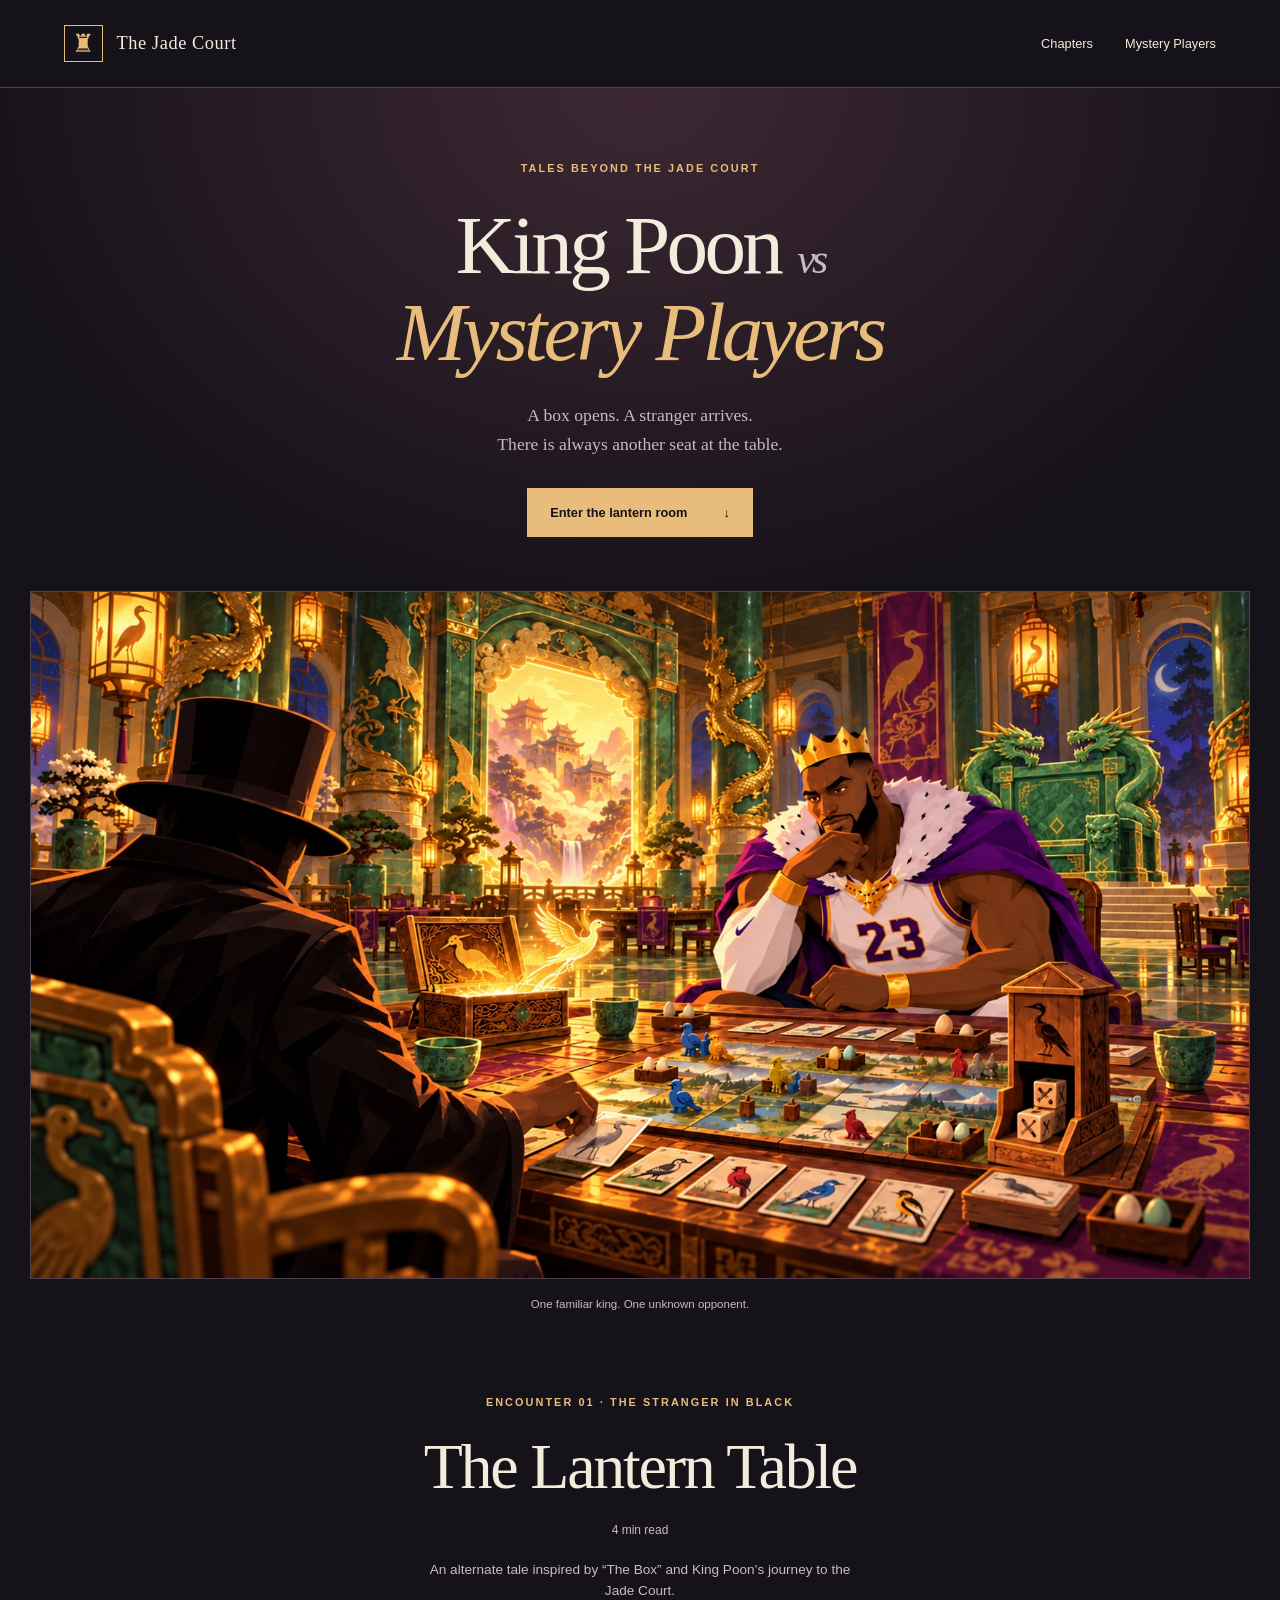
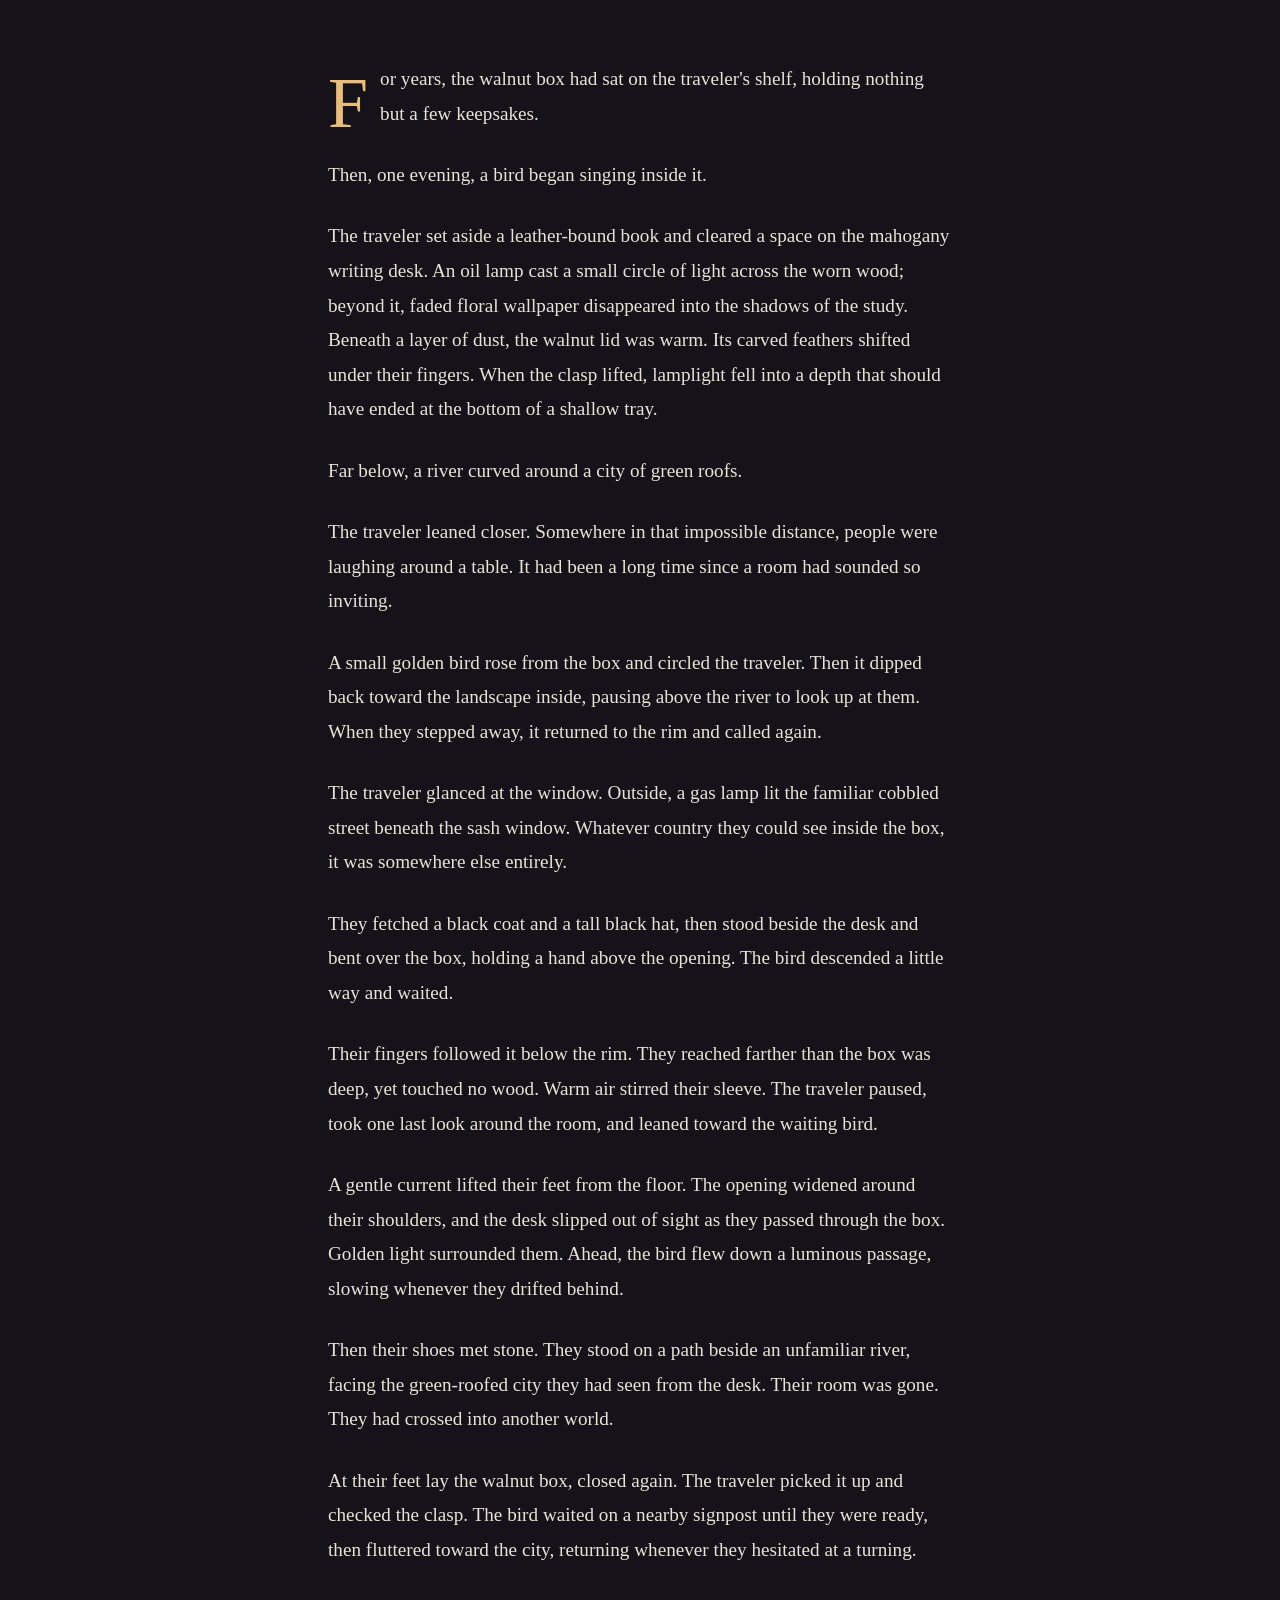
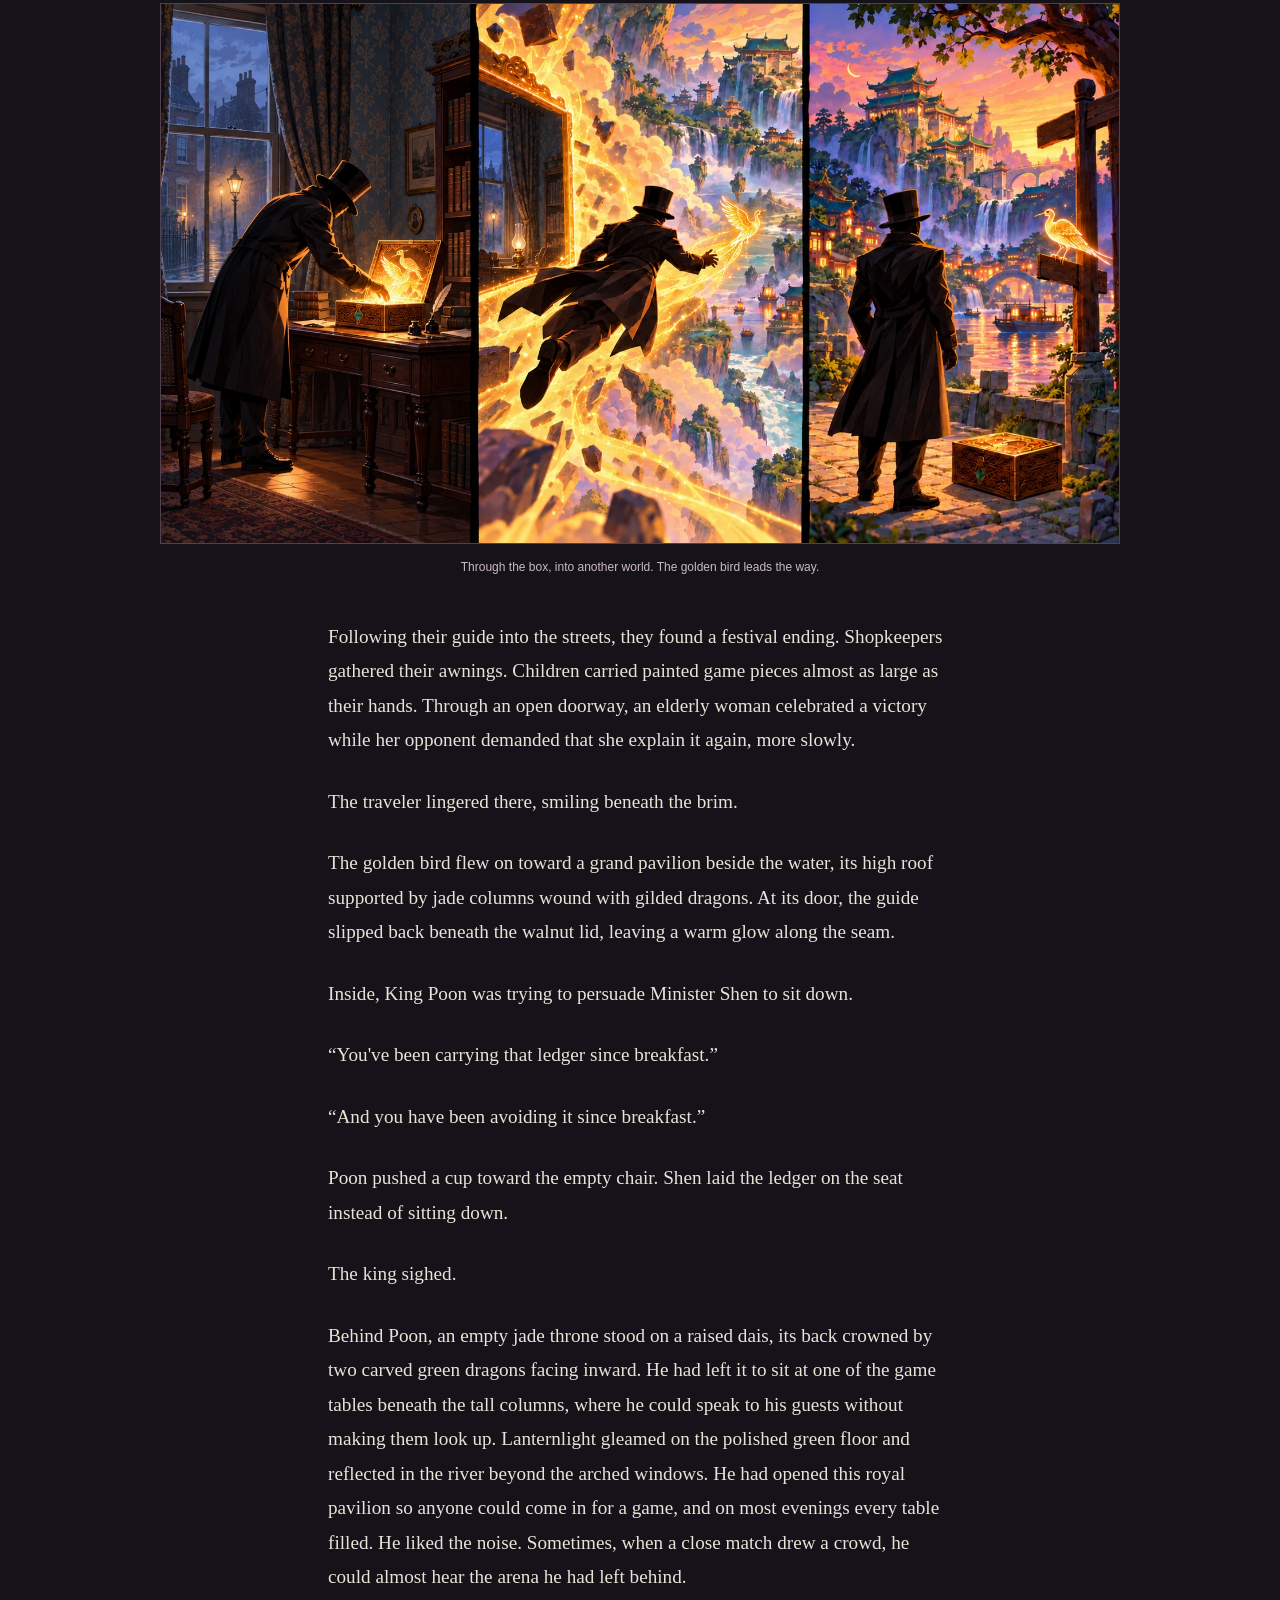
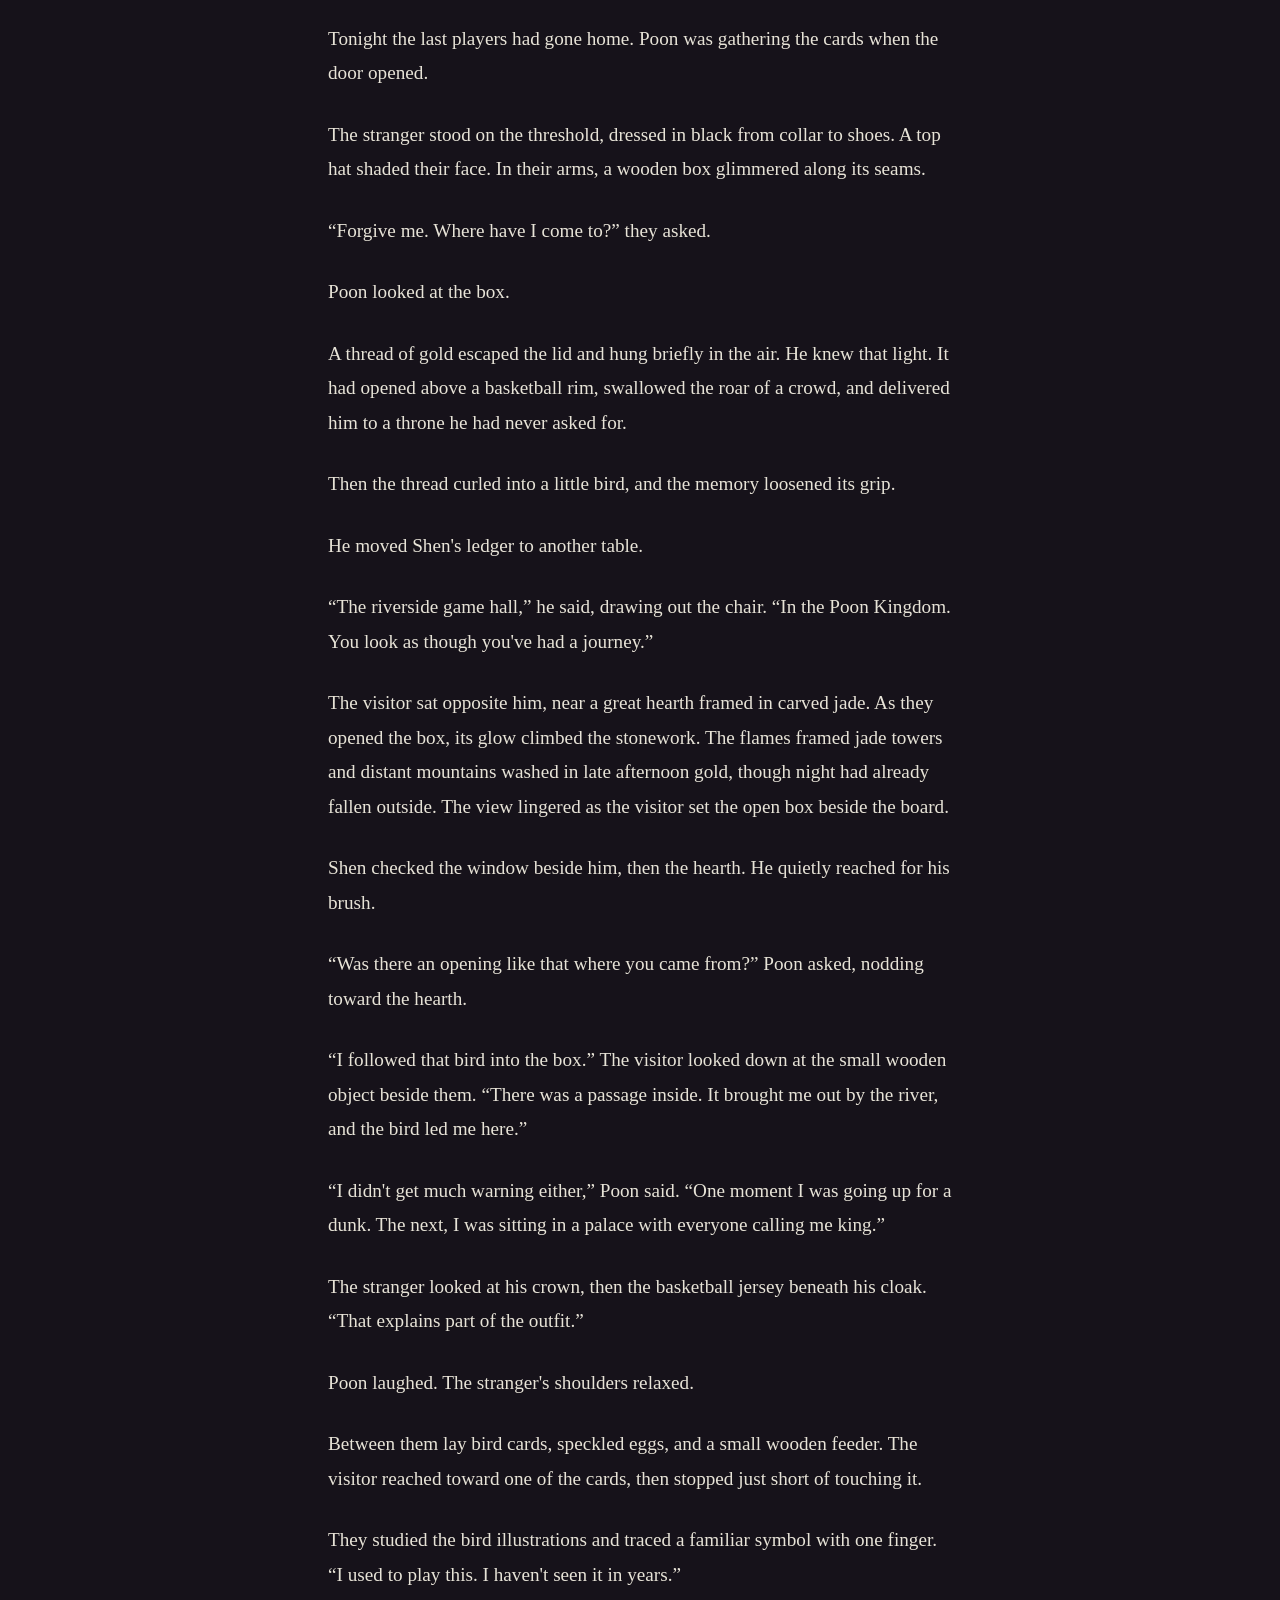
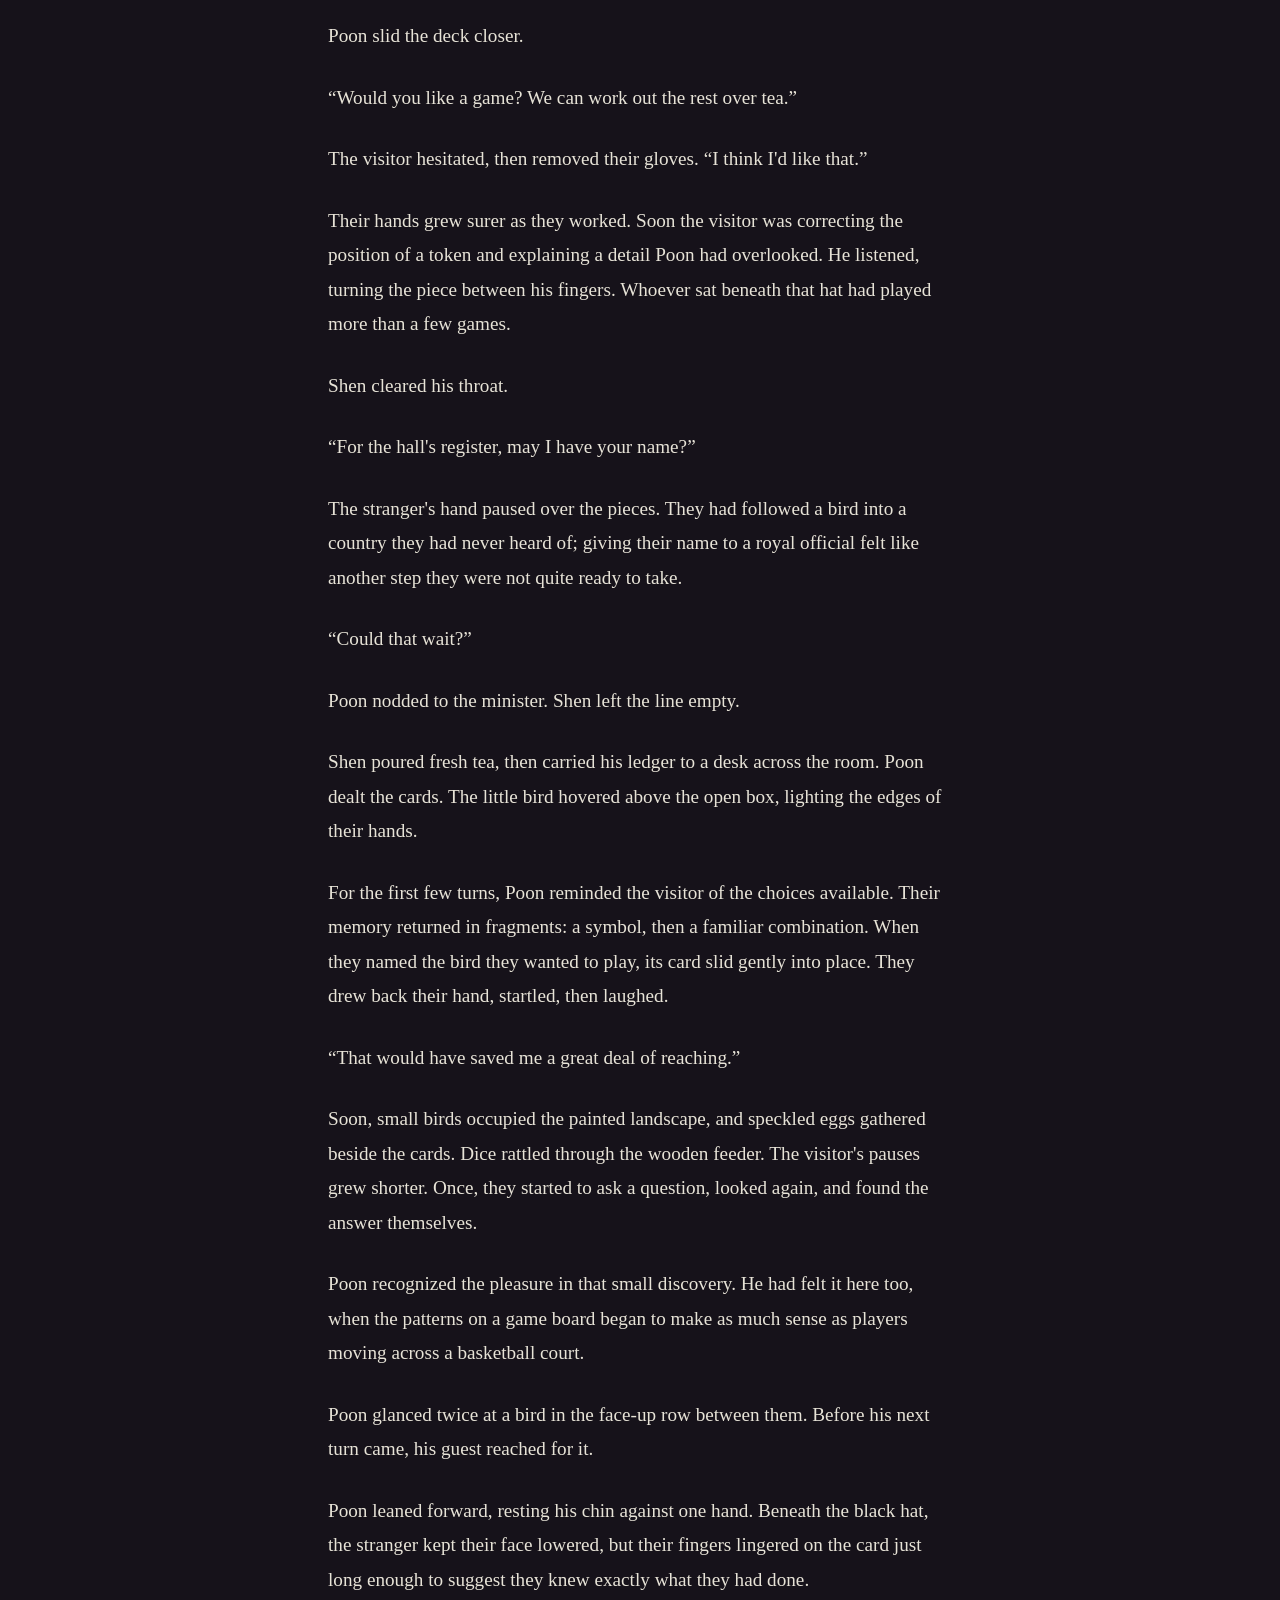
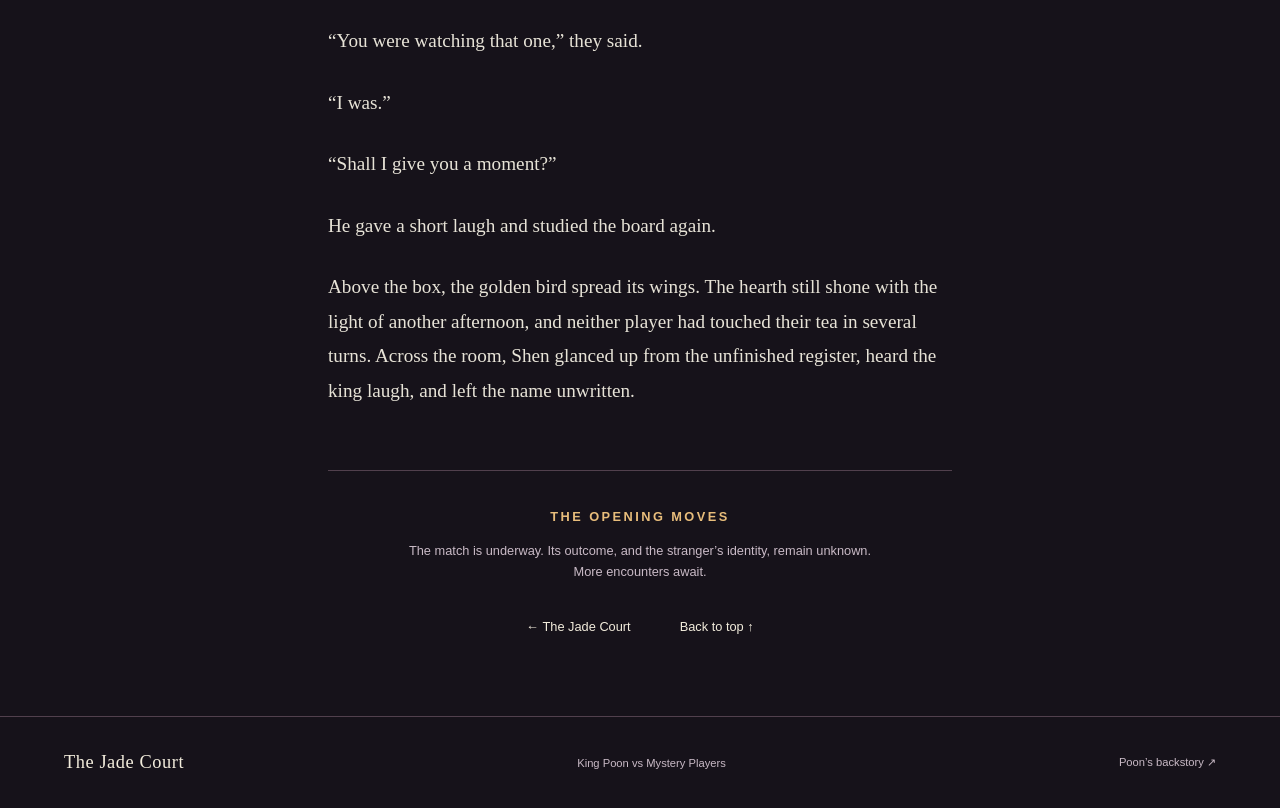
==== commit b4946f04: "Illustrate the box crossing and align Victorian and jade court settings" ====
--- a/docs/mystery-players/index.html
+++ b/docs/mystery-players/index.html
@@ -23,7 +23,7 @@
       <a class="button" href="#encounter">Enter the lantern room <span aria-hidden="true">↓</span></a>
     </section>
     <figure class="mystery-art">
-      <img src="../assets/images/mystery-lantern-table.jpg" width="1672" height="941" fetchpriority="high" alt="A mysterious player dressed in black with a tall black top hat faces King Poon across a bird-themed board game. A golden bird rises from an enchanted box beside them, and a glowing fireplace reveals the distant jade kingdom.">
+      <img src="../assets/images/mystery-lantern-table-v4.jpg" width="1672" height="941" fetchpriority="high" alt="A mysterious player dressed in black with a tall black top hat faces King Poon across a bird-themed board game. Tall jade columns and an empty dragon throne rise behind Poon. A golden bird hovers above an enchanted box, and a monumental jade hearth reveals a sunlit kingdom.">
       <figcaption>One familiar king. One unknown opponent.</figcaption>
     </figure>
     <article id="encounter" aria-labelledby="encounter-title">
@@ -31,20 +31,26 @@
       <div class="prose" id="story-text">
         <p>For years, the walnut box had sat on the traveler&#x27;s shelf, holding nothing but a few keepsakes.</p>
         <p>Then, one evening, a bird began singing inside it.</p>
-        <p>The traveler set aside a book and cleared a space on the desk. Beneath a layer of dust, the walnut lid was warm. Its carved feathers shifted under their fingers. When the clasp lifted, lamplight fell into a depth that should have ended at the bottom of a shallow tray.</p>
+        <p>The traveler set aside a leather-bound book and cleared a space on the mahogany writing desk. An oil lamp cast a small circle of light across the worn wood; beyond it, faded floral wallpaper disappeared into the shadows of the study. Beneath a layer of dust, the walnut lid was warm. Its carved feathers shifted under their fingers. When the clasp lifted, lamplight fell into a depth that should have ended at the bottom of a shallow tray.</p>
         <p>Far below, a river curved around a city of green roofs.</p>
         <p>The traveler leaned closer. Somewhere in that impossible distance, people were laughing around a table. It had been a long time since a room had sounded so inviting.</p>
-        <p>A small golden bird rose from the box and landed on the windowsill. Beyond the glass, the familiar street had disappeared. A narrow bridge now crossed the river toward the city.</p>
-        <p>The traveler fetched a black coat and a tall black hat. After a moment&#x27;s hesitation, they closed the lid, tucked the box beneath one arm, and opened the door. The bridge began at the doorstep. The bird fluttered past their shoulder and waited on its railing until they followed.</p>
-        <p>At the other end of the bridge, a festival was ending. Shopkeepers gathered their awnings. Children carried painted game pieces almost as large as their hands. Through an open doorway, an elderly woman celebrated a victory while her opponent demanded that she explain it again, more slowly.</p>
+        <p>A small golden bird rose from the box and circled the traveler. Then it dipped back toward the landscape inside, pausing above the river to look up at them. When they stepped away, it returned to the rim and called again.</p>
+        <p>The traveler glanced at the window. Outside, a gas lamp lit the familiar cobbled street beneath the sash window. Whatever country they could see inside the box, it was somewhere else entirely.</p>
+        <p>They fetched a black coat and a tall black hat, then stood beside the desk and bent over the box, holding a hand above the opening. The bird descended a little way and waited.</p>
+        <p>Their fingers followed it below the rim. They reached farther than the box was deep, yet touched no wood. Warm air stirred their sleeve. The traveler paused, took one last look around the room, and leaned toward the waiting bird.</p>
+        <p>A gentle current lifted their feet from the floor. The opening widened around their shoulders, and the desk slipped out of sight as they passed through the box. Golden light surrounded them. Ahead, the bird flew down a luminous passage, slowing whenever they drifted behind.</p>
+        <p>Then their shoes met stone. They stood on a path beside an unfamiliar river, facing the green-roofed city they had seen from the desk. Their room was gone. They had crossed into another world.</p>
+        <p>At their feet lay the walnut box, closed again. The traveler picked it up and checked the clasp. The bird waited on a nearby signpost until they were ready, then fluttered toward the city, returning whenever they hesitated at a turning.</p>
+        <figure class="story-illustration"><img src="../assets/images/mystery-box-crossing-v4.jpg" width="1672" height="941" loading="lazy" alt="Standing beside a mahogany desk in a Victorian study, the traveler reaches into the walnut box, follows a golden bird through its portal, and arrives beside a river in another world."><figcaption>Through the box, into another world. The golden bird leads the way.</figcaption></figure>
+        <p>Following their guide into the streets, they found a festival ending. Shopkeepers gathered their awnings. Children carried painted game pieces almost as large as their hands. Through an open doorway, an elderly woman celebrated a victory while her opponent demanded that she explain it again, more slowly.</p>
         <p>The traveler lingered there, smiling beneath the brim.</p>
-        <p>The golden bird flew on toward a timber pavilion beside the water. At its door, the guide slipped back beneath the walnut lid, leaving a warm glow along the seam.</p>
+        <p>The golden bird flew on toward a grand pavilion beside the water, its high roof supported by jade columns wound with gilded dragons. At its door, the guide slipped back beneath the walnut lid, leaving a warm glow along the seam.</p>
         <p>Inside, King Poon was trying to persuade Minister Shen to sit down.</p>
         <p>“You&#x27;ve been carrying that ledger since breakfast.”</p>
         <p>“And you have been avoiding it since breakfast.”</p>
         <p>Poon pushed a cup toward the empty chair. Shen laid the ledger on the seat instead of sitting down.</p>
         <p>The king sighed.</p>
-        <p>Beyond the pavilion, lanterns reflected in the river. He had opened this hall so anyone could come in for a game, and on most evenings every table filled. He liked the noise. Sometimes, when a close match drew a crowd, he could almost hear the arena he had left behind.</p>
+        <p>Behind Poon, an empty jade throne stood on a raised dais, its back crowned by two carved green dragons facing inward. He had left it to sit at one of the game tables beneath the tall columns, where he could speak to his guests without making them look up. Lanternlight gleamed on the polished green floor and reflected in the river beyond the arched windows. He had opened this royal pavilion so anyone could come in for a game, and on most evenings every table filled. He liked the noise. Sometimes, when a close match drew a crowd, he could almost hear the arena he had left behind.</p>
         <p>Tonight the last players had gone home. Poon was gathering the cards when the door opened.</p>
         <p>The stranger stood on the threshold, dressed in black from collar to shoes. A top hat shaded their face. In their arms, a wooden box glimmered along its seams.</p>
         <p>“Forgive me. Where have I come to?” they asked.</p>
@@ -53,10 +59,10 @@
         <p>Then the thread curled into a little bird, and the memory loosened its grip.</p>
         <p>He moved Shen&#x27;s ledger to another table.</p>
         <p>“The riverside game hall,” he said, drawing out the chair. “In the Poon Kingdom. You look as though you&#x27;ve had a journey.”</p>
-        <p>The visitor sat near the fire. As they opened the box, its glow spread across the hearth. The flames framed jade towers and distant mountains washed in late afternoon gold, though night had already fallen outside. The view lingered as the visitor set the open box beside the board.</p>
+        <p>The visitor sat opposite him, near a great hearth framed in carved jade. As they opened the box, its glow climbed the stonework. The flames framed jade towers and distant mountains washed in late afternoon gold, though night had already fallen outside. The view lingered as the visitor set the open box beside the board.</p>
         <p>Shen checked the window beside him, then the hearth. He quietly reached for his brush.</p>
         <p>“Was there an opening like that where you came from?” Poon asked, nodding toward the hearth.</p>
-        <p>“There was a city inside the box. Then a bridge outside my door.” The visitor looked from the hearth to the bird. “It brought me here. I don&#x27;t know why.”</p>
+        <p>“I followed that bird into the box.” The visitor looked down at the small wooden object beside them. “There was a passage inside. It brought me out by the river, and the bird led me here.”</p>
         <p>“I didn&#x27;t get much warning either,” Poon said. “One moment I was going up for a dunk. The next, I was sitting in a palace with everyone calling me king.”</p>
         <p>The stranger looked at his crown, then the basketball jersey beneath his cloak. “That explains part of the outfit.”</p>
         <p>Poon laughed. The stranger&#x27;s shoulders relaxed.</p>
--- a/docs/assets/style.css
+++ b/docs/assets/style.css
@@ -22,6 +22,9 @@
 .mystery-entry h2{font-size:clamp(2rem,3vw,2.8rem)}
 @media(max-width:600px){.site-header{height:auto;min-height:90px;flex-wrap:wrap;gap:16px;padding:18px 20px}.site-header nav{flex-wrap:wrap;gap:18px}.mystery-intro{padding:48px 22px 36px}.mystery-art{padding:0}.mystery-art img{border-left:0;border-right:0}}
 
+.story-illustration{margin:36px 0 42px}.story-illustration img{width:100%;border:1px solid var(--line)}.story-illustration figcaption{font:.75rem/1.6 Arial,Helvetica,sans-serif;color:var(--muted);text-align:center;padding:14px 8px 0}
+@media(min-width:1000px){.story-illustration{width:960px;max-width:calc(100vw - 60px);margin-left:calc((100% - 960px)/2)}}
+
 /* Original story entry point and reader note. */
 .full-story-callout{grid-column:1/-1;display:flex;align-items:center;justify-content:space-between;gap:25px;padding-top:32px;border-top:1px solid var(--line)}
 .intro>.full-story-callout{display:flex}
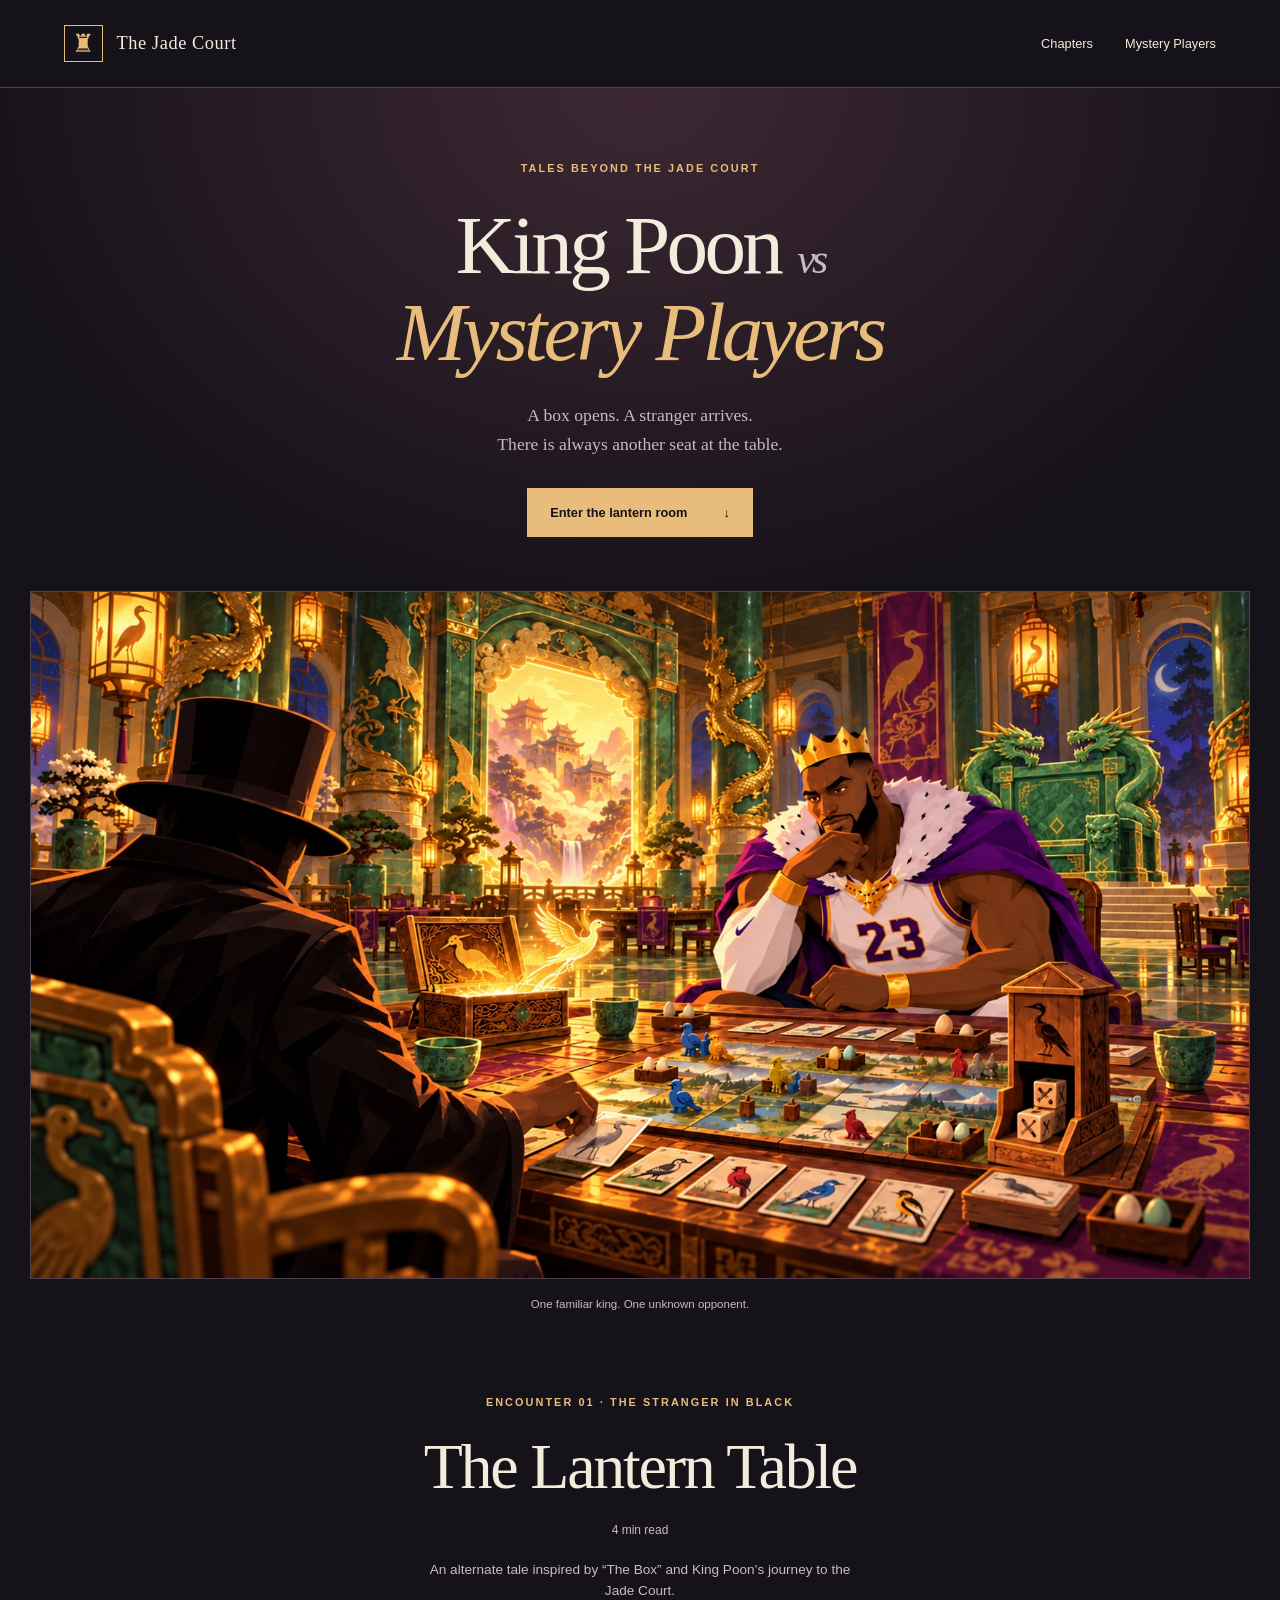
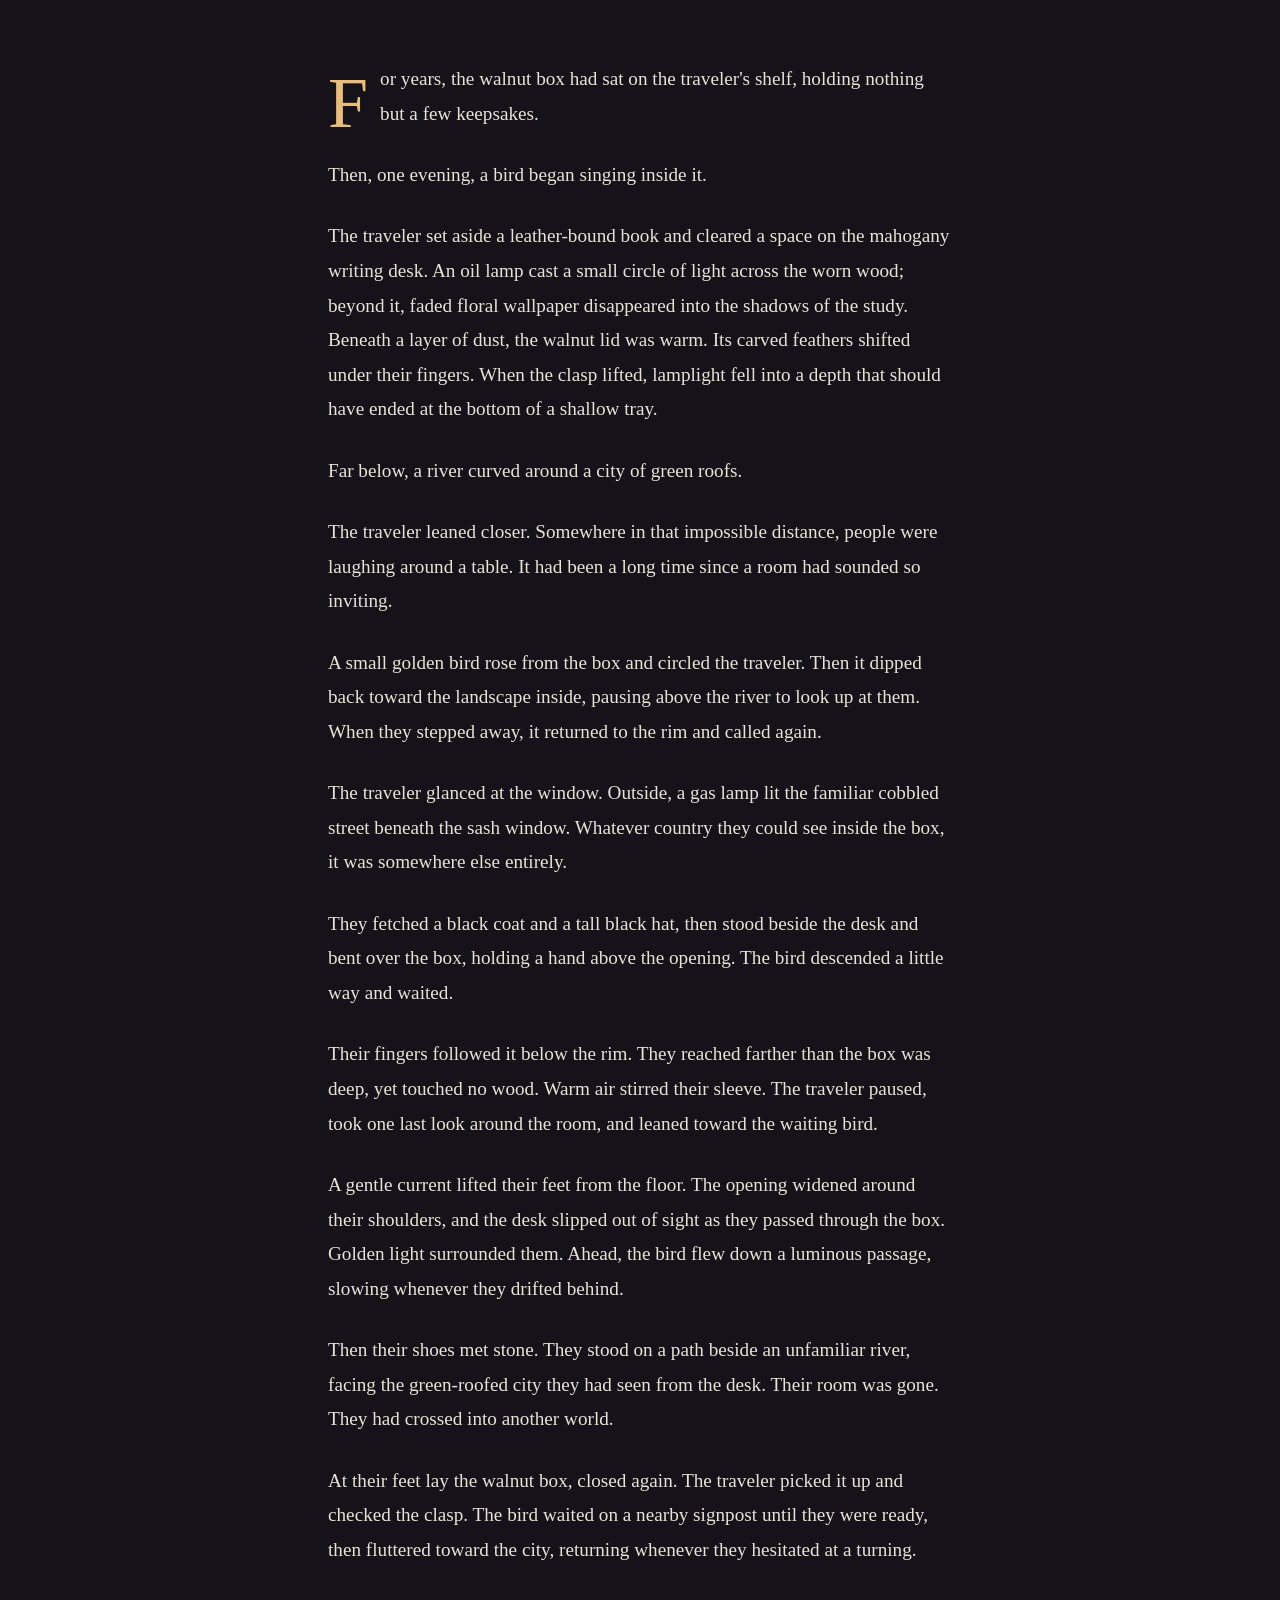
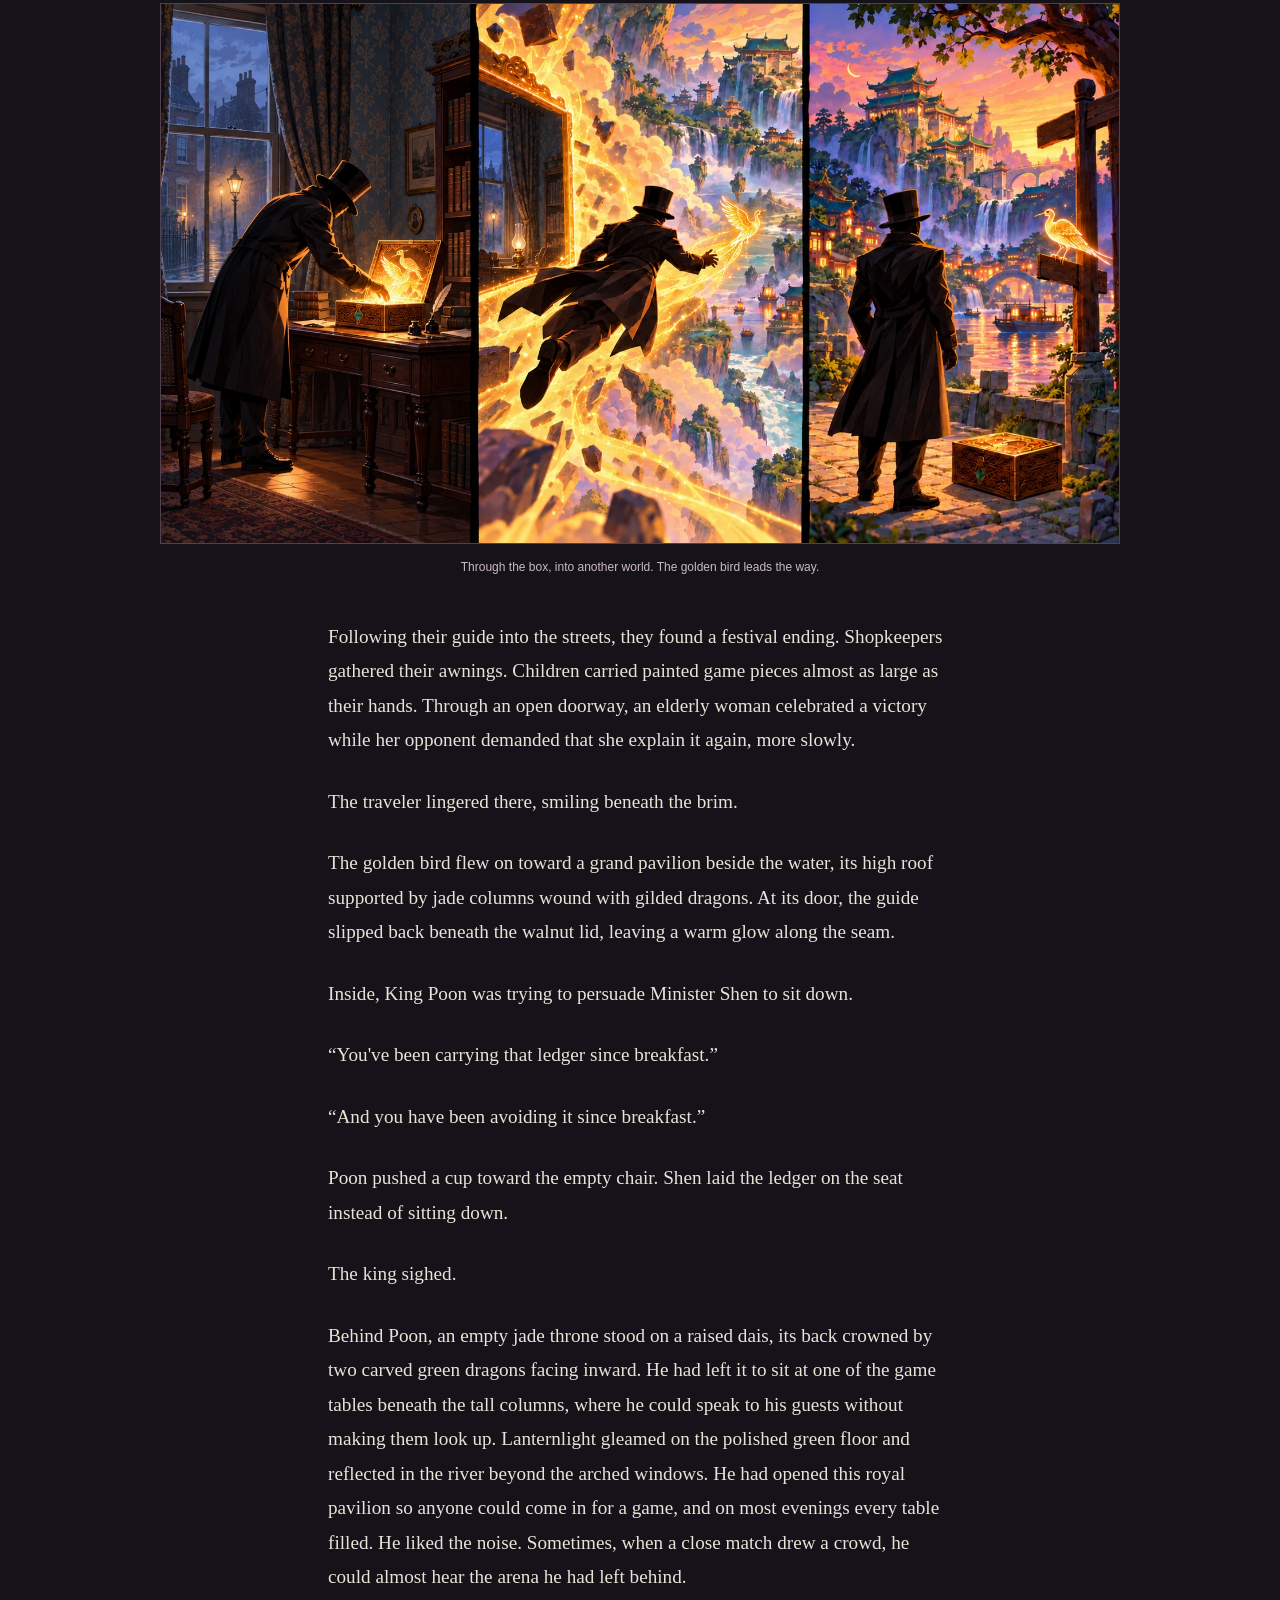
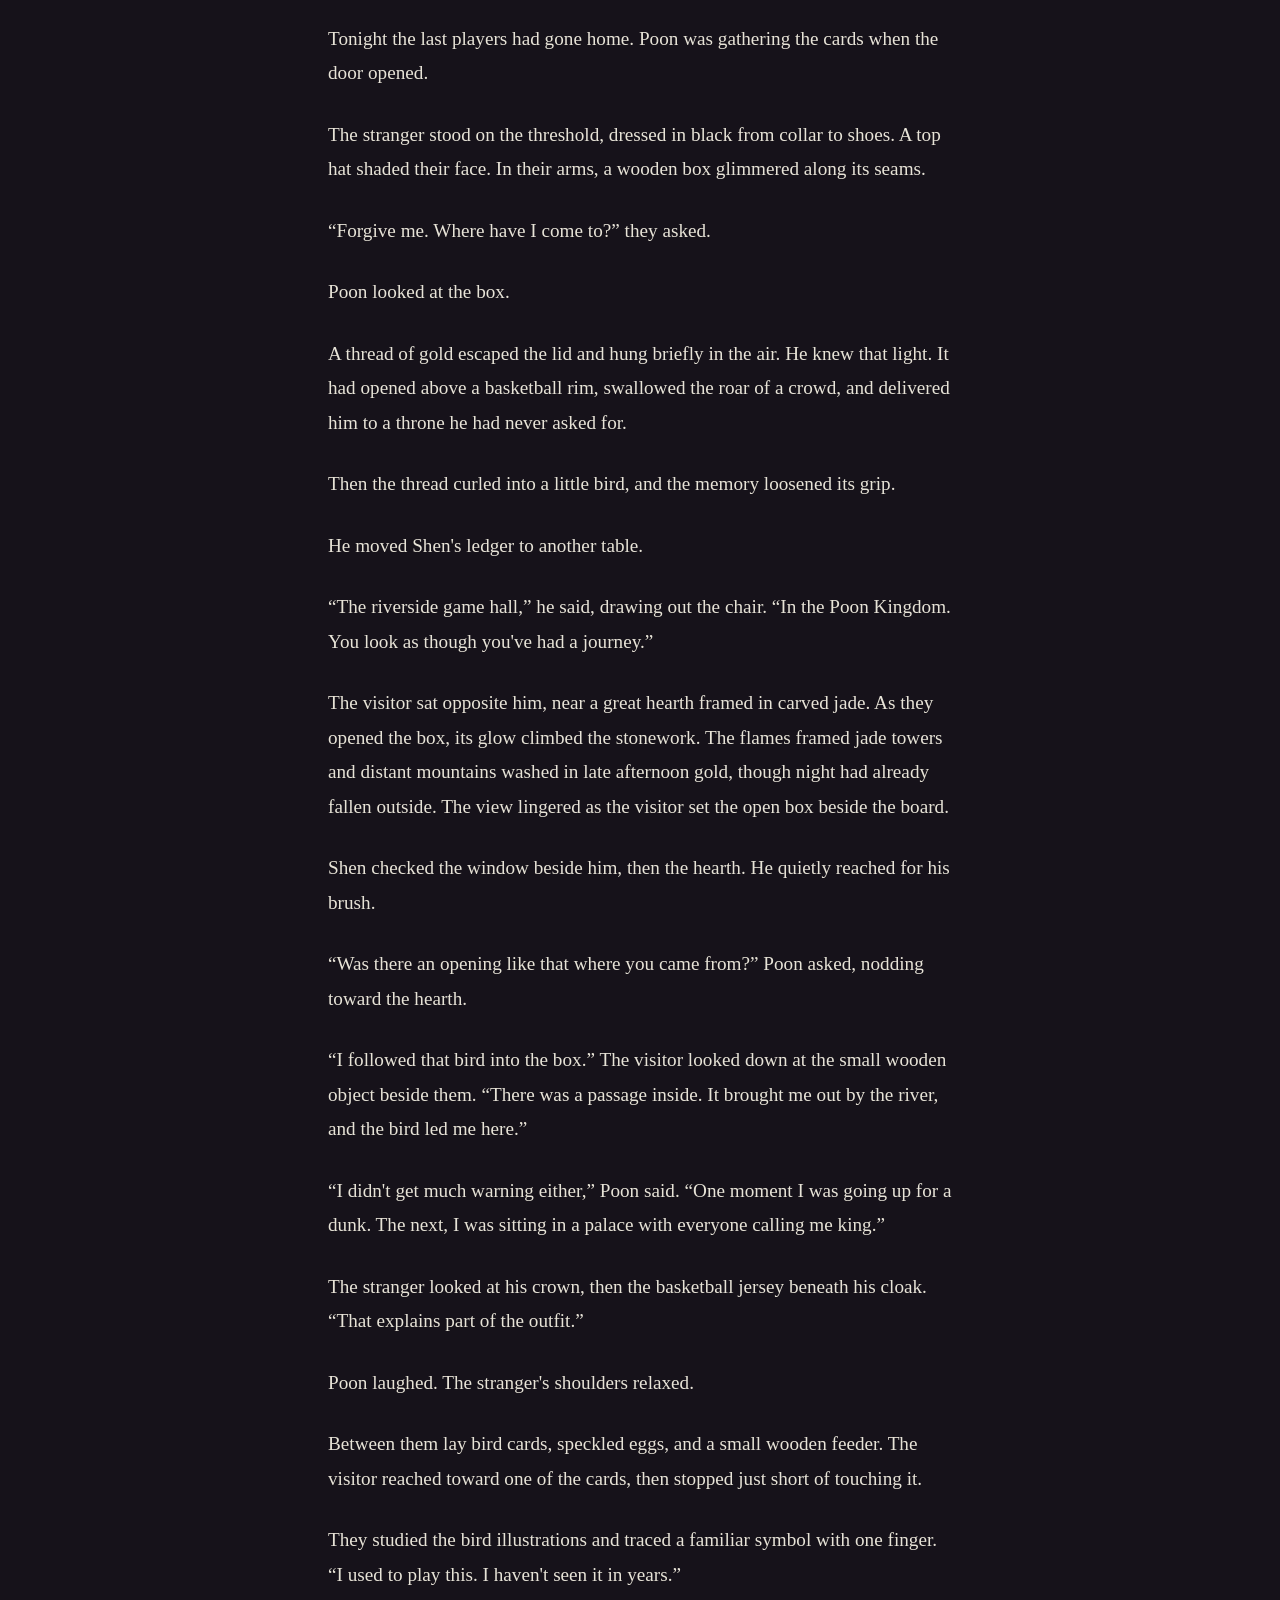
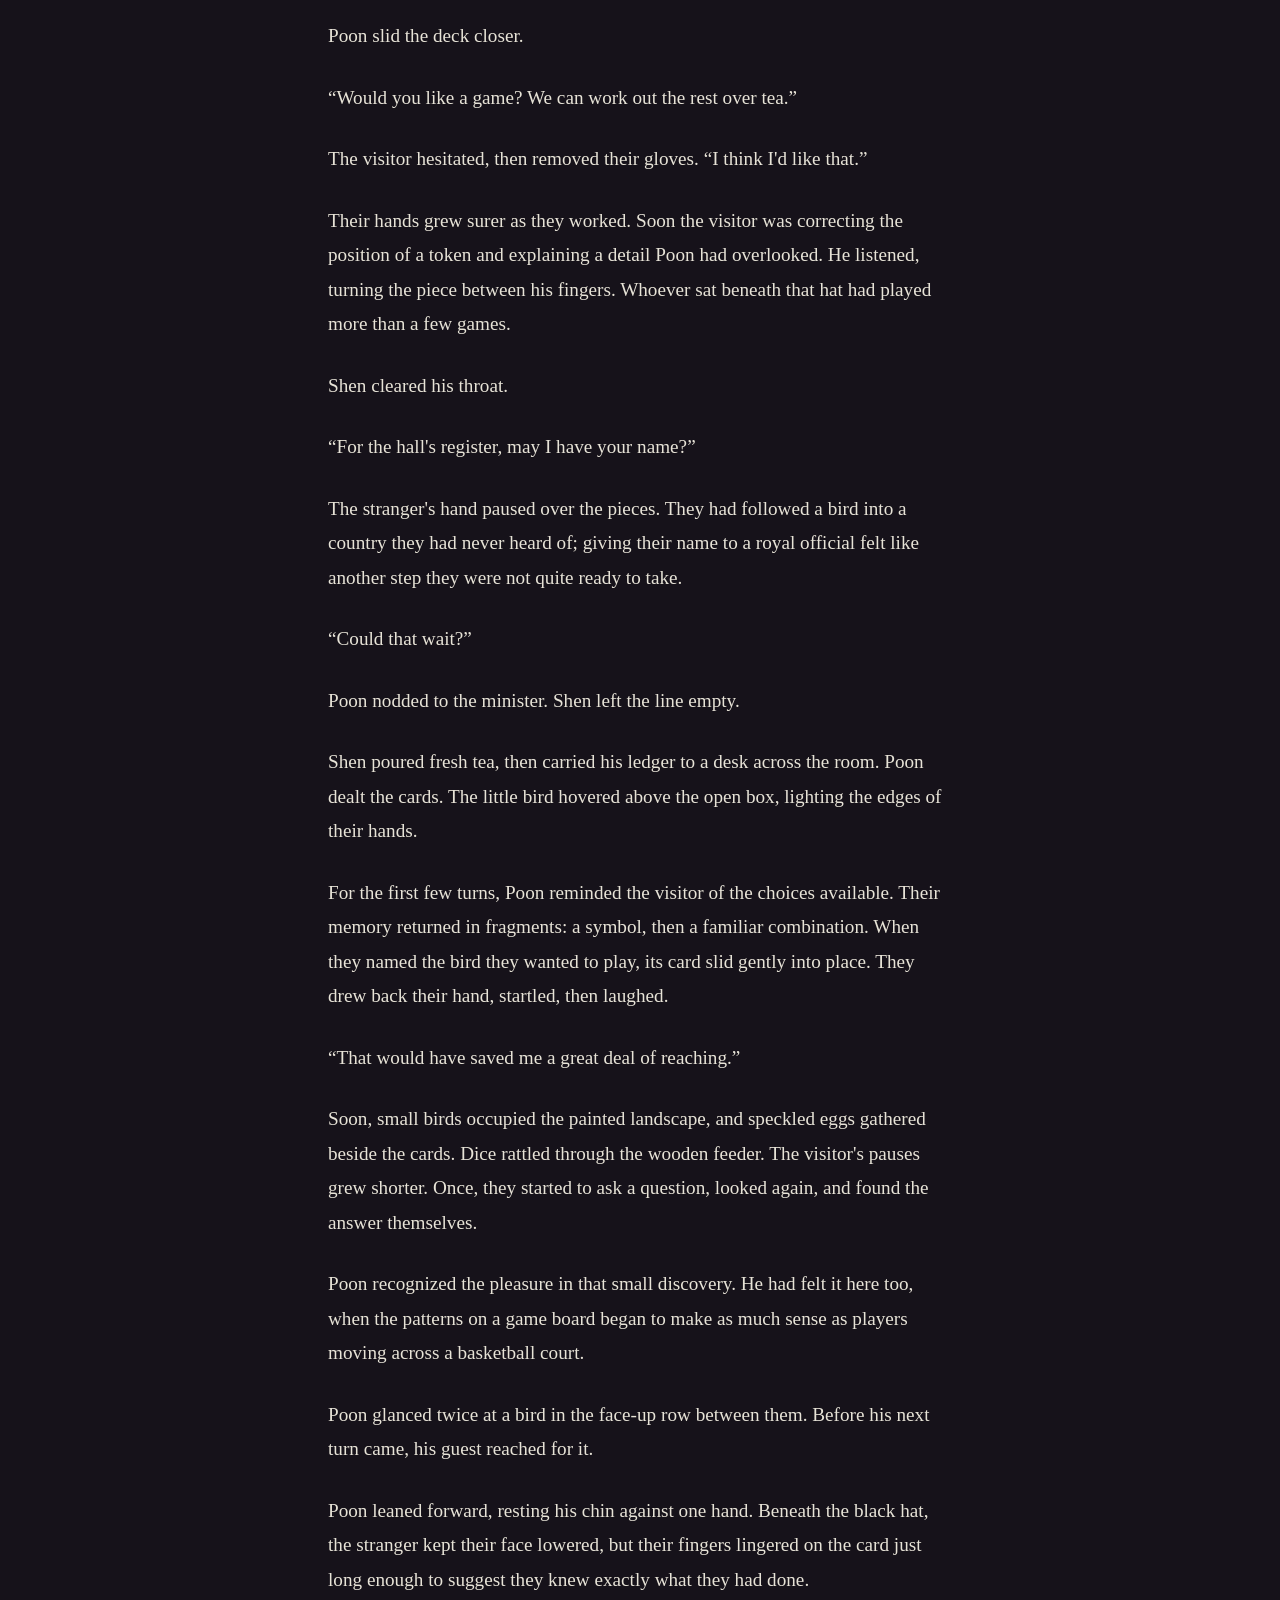
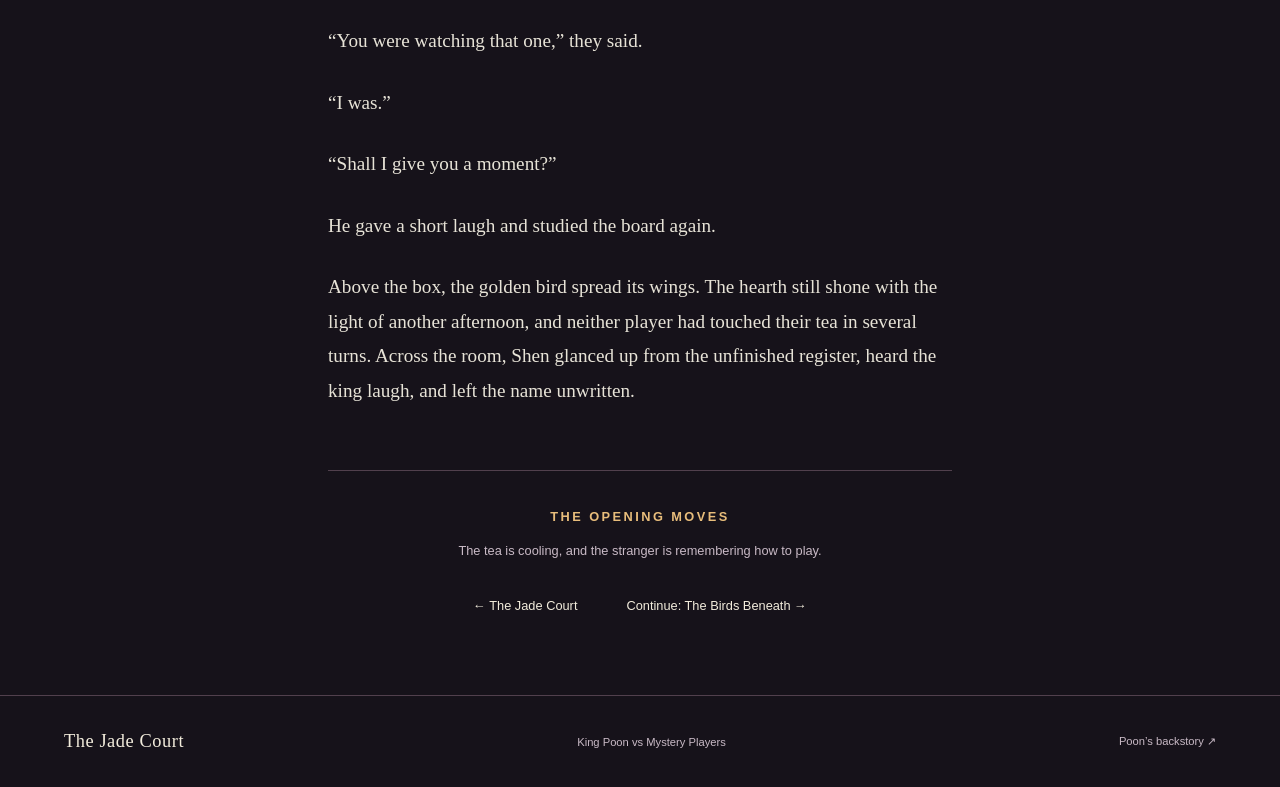
==== commit c3a1a8dc: "Add The Birds Beneath story with illustrated standalone reader" ====
--- a/docs/mystery-players/index.html
+++ b/docs/mystery-players/index.html
@@ -3,7 +3,7 @@
 <head>
   <meta charset="utf-8">
   <meta name="viewport" content="width=device-width, initial-scale=1">
-  <meta name="description" content="An enchanted box. A stranger in a black top hat. King Poon's next opponent has arrived. Read The Lantern Table, the first Mystery Players encounter.">
+  <meta name="description" content="An enchanted box. A stranger in a black top hat. King Poon's next opponent has arrived. Read The Lantern Table and The Birds Beneath, the first Mystery Players encounter.">
   <meta name="theme-color" content="#241b26">
   <title>King Poon vs Mystery Players — The Jade Court</title>
   <link rel="icon" href="../assets/favicon.svg" type="image/svg+xml">
@@ -90,7 +90,7 @@
         <p>He gave a short laugh and studied the board again.</p>
         <p>Above the box, the golden bird spread its wings. The hearth still shone with the light of another afternoon, and neither player had touched their tea in several turns. Across the room, Shen glanced up from the unfinished register, heard the king laugh, and left the name unwritten.</p>
       </div>
-      <footer class="chapter-end"><p class="eyebrow">The opening moves</p><p>The match is underway. Its outcome, and the stranger’s identity, remain unknown.<br>More encounters await.</p><nav class="reader-nav" aria-label="Story navigation"><a href="../index.html">← The Jade Court</a><a href="#series-title">Back to top ↑</a></nav></footer>
+      <footer class="chapter-end"><p class="eyebrow">The opening moves</p><p>The tea is cooling, and the stranger is remembering how to play.</p><nav class="reader-nav" aria-label="Story navigation"><a href="../index.html">← The Jade Court</a><a href="the-birds-beneath/">Continue: The Birds Beneath →</a></nav></footer>
     </article>
   </main>
   <footer class="site-footer"><a class="brand" href="../index.html">The Jade Court</a><span>King Poon vs Mystery Players</span><a href="../story/">Poon’s backstory ↗</a></footer>
--- a/docs/assets/style.css
+++ b/docs/assets/style.css
@@ -1,5 +1,11 @@
 :root{color-scheme:dark;--ink:#102923;--deep:#091c18;--paper:#f2ecdc;--gold:#dfbd76;--muted:#b6c2b9;--line:#345047}*{box-sizing:border-box}html{scroll-behavior:smooth;scroll-padding-top:30px}body{margin:0;background:var(--ink);color:var(--paper);font-family:Georgia,'Times New Roman',serif}a{color:inherit;text-decoration:none}a:focus-visible{outline:3px solid var(--gold);outline-offset:6px}img{display:block;max-width:100%;height:auto}p{line-height:1.65}h1,h2,h3,p{margin-top:0}h1,h2,h3{font-weight:400}h2{font-size:clamp(2rem,4vw,3.4rem);line-height:1.1;letter-spacing:-.035em}.eyebrow,nav,.button,.hero-note,.hero-caption,.text-link,.archive-note,.site-footer,.reader-nav,.chapter-end{font-family:Arial,Helvetica,sans-serif}.eyebrow{text-transform:uppercase;letter-spacing:.19em;font-size:.68rem;color:var(--gold);font-weight:600}.site-header{height:88px;display:flex;align-items:center;justify-content:space-between;padding:0 5vw;border-bottom:1px solid var(--line)}.brand{font-size:1.15rem;letter-spacing:.03em;display:flex;align-items:center;gap:14px}.seal{border:1px solid var(--gold);color:var(--gold);font-size:25px;line-height:1;padding:5px 7px}nav{display:flex;gap:32px;font-size:.8rem}nav a:hover,.text-link:hover{color:var(--gold)}.skip-link{position:absolute;left:20px;top:-100px;z-index:10;background:var(--paper);color:var(--ink);padding:14px}.skip-link:focus{top:12px}.hero{position:relative;min-height:650px;height:min(780px,76vw);overflow:hidden;background:var(--deep)}.hero-art{position:absolute;width:100%;height:100%;object-fit:cover;object-position:32% center}.hero:after{content:"";position:absolute;inset:0;background:linear-gradient(90deg,transparent 35%,rgba(7,24,20,.8) 69%,rgba(7,24,20,.93)),linear-gradient(0deg,rgba(7,24,20,.4),transparent 35%)}.hero-copy{position:relative;z-index:1;margin-left:64%;padding:100px 5vw 80px 0}.hero h1{font-size:clamp(4rem,7.1vw,7.5rem);line-height:.91;letter-spacing:-.055em;margin:27px 0}.hero h1 em{color:var(--gold);font-weight:400}.hero-description{font-size:1.05rem;color:#e2e2d5;line-height:1.65;margin-bottom:32px}.button{display:inline-flex;align-items:center;gap:36px;background:var(--gold);color:var(--deep);padding:17px 23px;font-size:.8rem;font-weight:600;min-height:48px;transition:background .15s}.button:hover{background:#f3d394}.hero-note{font-size:.67rem;color:var(--muted);margin:19px 0 0}.hero-caption{position:absolute;bottom:28px;left:5vw;z-index:1;font-size:.65rem;text-transform:uppercase;letter-spacing:.25em;color:#eee2c6}.section-wrap{max-width:1280px;margin:0 auto;padding:88px 5vw}.intro{display:grid;grid-template-columns:1fr 2fr;gap:40px;border-bottom:1px solid var(--line)}.intro>.eyebrow{padding-top:10px}.intro>div{display:grid;grid-template-columns:1fr 1fr;gap:38px;align-items:center}.intro h2{margin:0}.intro p:not(.eyebrow){color:var(--muted);font-size:1.02rem;margin:0}.section-heading{display:flex;align-items:baseline;justify-content:space-between;gap:20px;margin-bottom:30px}.section-heading h2{font-size:2.35rem;margin:0}.chapter-card{display:grid;grid-template-columns:1.4fr 1fr;border:1px solid var(--line);background:#142f28}.chapter-image{overflow:hidden}.chapter-image img{width:100%;height:100%;object-fit:cover;transition:transform .3s}.chapter-card:hover img{transform:scale(1.025)}.chapter-info{padding:40px}.chapter-info .eyebrow{font-size:.62rem}.chapter-info .eyebrow span{padding:0 10px}.chapter-info h3{font-size:2.5rem;line-height:1.1;letter-spacing:-.03em;margin:24px 0 17px}.chapter-info>p:not(.eyebrow){color:var(--muted);max-width:290px}.text-link{display:flex;justify-content:space-between;color:var(--gold);font-size:.8rem;margin-top:28px}.archive-note{font-size:.75rem;color:var(--muted);margin:24px 0 0}.site-footer{display:flex;justify-content:space-between;align-items:center;gap:20px;border-top:1px solid var(--line);padding:35px 5vw;font-size:.7rem;color:var(--muted)}.site-footer .brand{font-family:Georgia,serif;color:var(--paper)}.reader-header{text-align:center;padding:65px 20px 48px}.reader-header h1{font-size:clamp(2.8rem,6vw,5rem);letter-spacing:-.045em;line-height:1.05;max-width:800px;margin:22px auto}.reader-header .reading-time{font: .75rem Arial,sans-serif;color:var(--muted)}.reader-art{max-width:1200px;margin:0 auto;padding:0 30px}.reader-art img{width:100%;border:1px solid var(--line)}.prose{max-width:680px;margin:0 auto;padding:60px 28px 35px;font-size:1.2rem;line-height:1.8;color:#e7e3d7}.prose p{line-height:1.8;margin-bottom:1.4em}.prose p:first-child:first-letter{float:left;font-size:4.5rem;line-height:.9;padding:9px 12px 0 0;color:var(--gold)}.chapter-end{max-width:624px;margin:0 auto 70px;padding:35px 0 0;text-align:center;border-top:1px solid var(--line)}.chapter-end p{font-size:.8rem;color:var(--muted)}.chapter-end .eyebrow{color:var(--gold)}.reader-nav{display:flex;gap:25px;justify-content:center;align-items:center;font-size:.8rem;margin-top:25px}.reader-nav>a{padding:12px}.reader-nav>a:hover{color:var(--gold)}
-@media(min-width:1600px){.hero-art{object-position:center 42%}.hero-copy{padding-top:130px}}
+/* Expand the artwork on wide screens with a modest crop and a taller hero. */
+@media(min-width:1400px){
+  .hero{max-width:3400px;margin-inline:auto;height:clamp(780px,50vw,1700px);min-height:0}
+  .hero-art{object-fit:cover;object-position:center 42%}
+  .hero-copy{padding:100px 64px 80px 0}
+  .hero-caption{left:64px}
+}
 @media(max-width:950px){.hero{min-height:600px}.hero-copy{margin-left:57%;padding-top:100px}.hero:after{background:linear-gradient(90deg,transparent 20%,rgba(7,24,20,.84) 65%,rgba(7,24,20,.95))}.intro{grid-template-columns:1fr;gap:20px}.intro>div{gap:50px}.chapter-info{padding:28px}.chapter-info h3{font-size:2rem}}
 @media(max-width:600px){.site-header{height:75px;padding:0 20px}.brand{font-size:.95rem;gap:9px}.seal{font-size:21px}nav{gap:18px;font-size:.72rem}.hero{height:auto;min-height:0}.hero-art{position:relative;height:auto;width:100%;object-fit:contain}.hero:after{top:0;height:56vw;background:linear-gradient(0deg,var(--deep),transparent 35%);pointer-events:none}.hero-copy{margin:0;padding:12px 26px 38px;background:var(--deep)}.hero h1{font-size:4.6rem;margin:20px 0}.hero h1 br{display:none}.hero-description{font-size:1rem}.hero-caption{display:none}.hero-copy .eyebrow{margin-bottom:12px}.hero-note{font-size:.65rem}.section-wrap{padding:48px 24px}.intro>div{grid-template-columns:1fr;gap:22px}.intro h2 br{display:none}.intro h2{max-width:300px}.section-heading h2{font-size:1.9rem}.section-heading .eyebrow{font-size:.55rem;white-space:nowrap}.chapter-card{grid-template-columns:1fr}.chapter-info{padding:27px}.chapter-info h3 br{display:none}.chapter-info h3{font-size:2rem}.site-footer{padding:28px 24px;flex-wrap:wrap}.site-footer>span{display:none}.reader-header{padding:45px 24px 30px}.reader-header h1{font-size:3rem}.reader-art{padding:0}.reader-art img{border-left:0;border-right:0}.prose{font-size:1.13rem;padding:38px 25px 20px}.chapter-end{margin:0 25px 50px}.reader-nav{gap:12px}}
 @media(prefers-reduced-motion:reduce){html{scroll-behavior:auto}*{transition:none!important}}
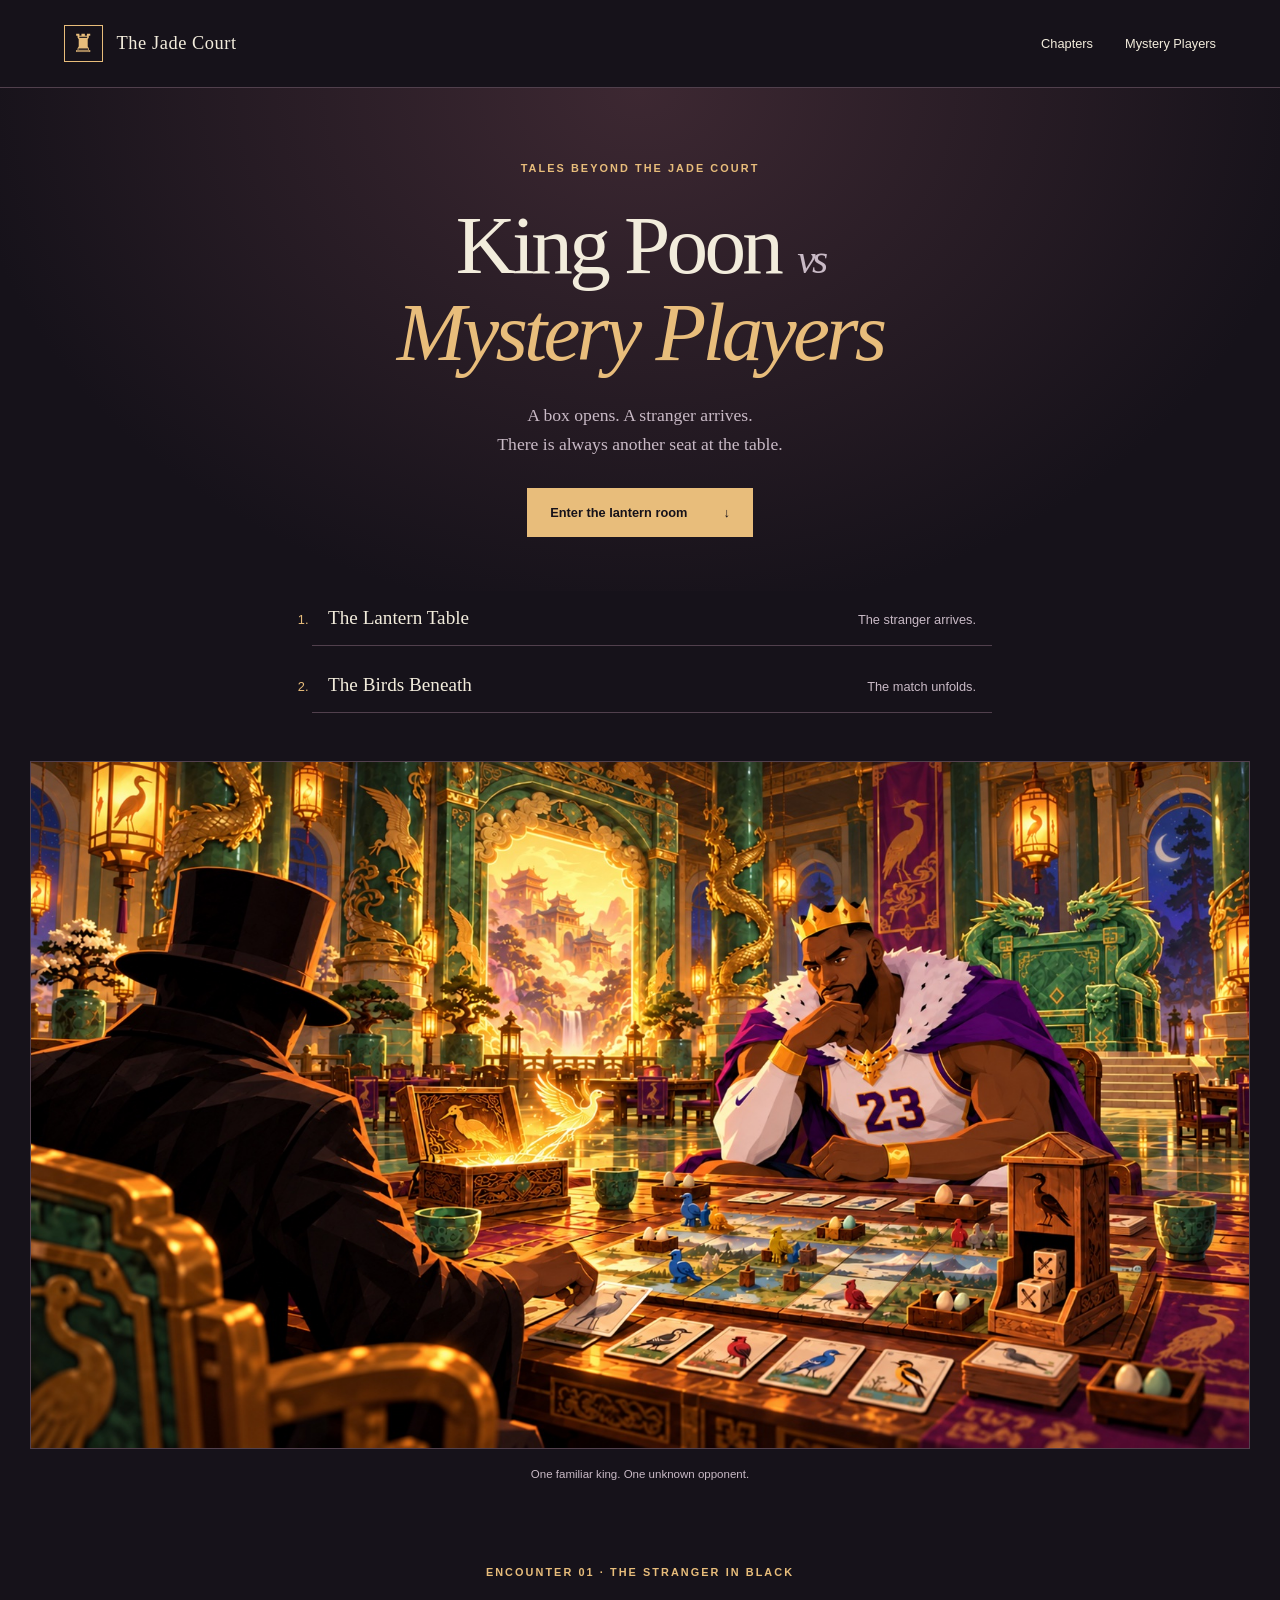
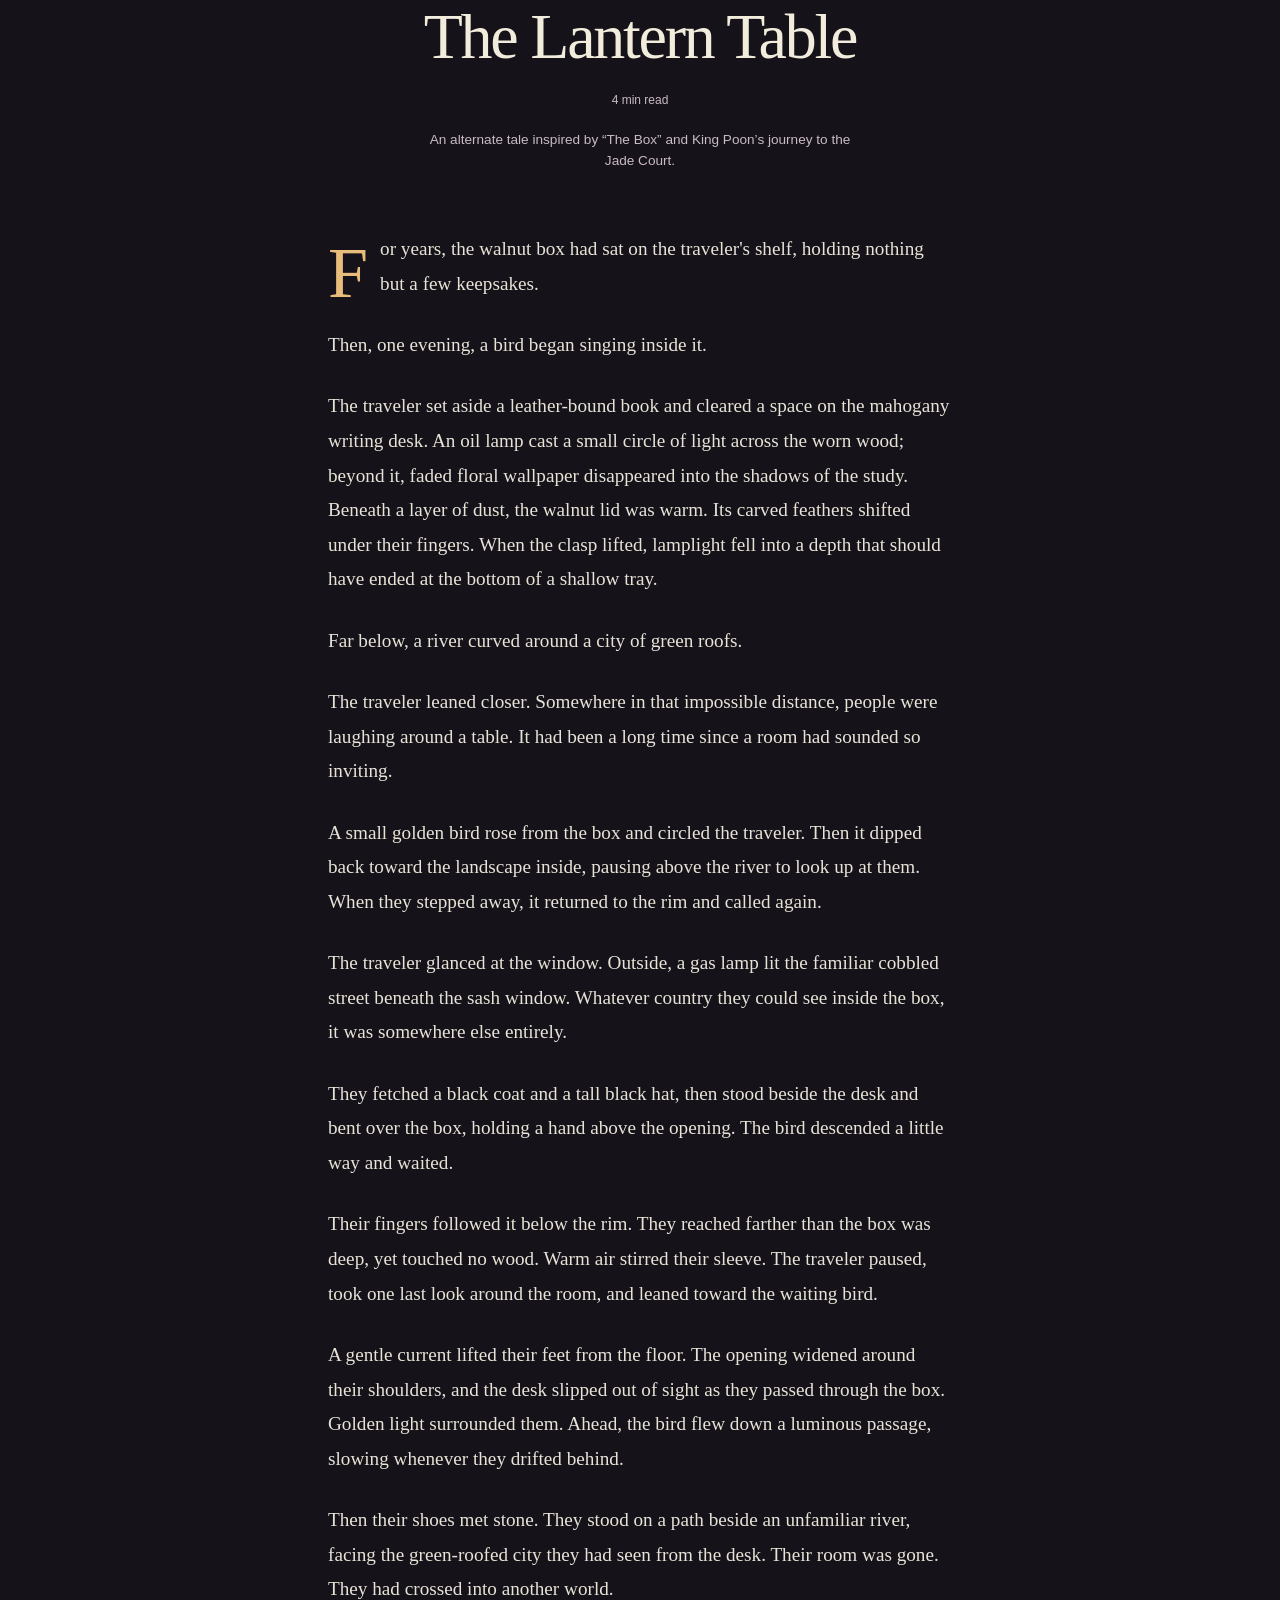
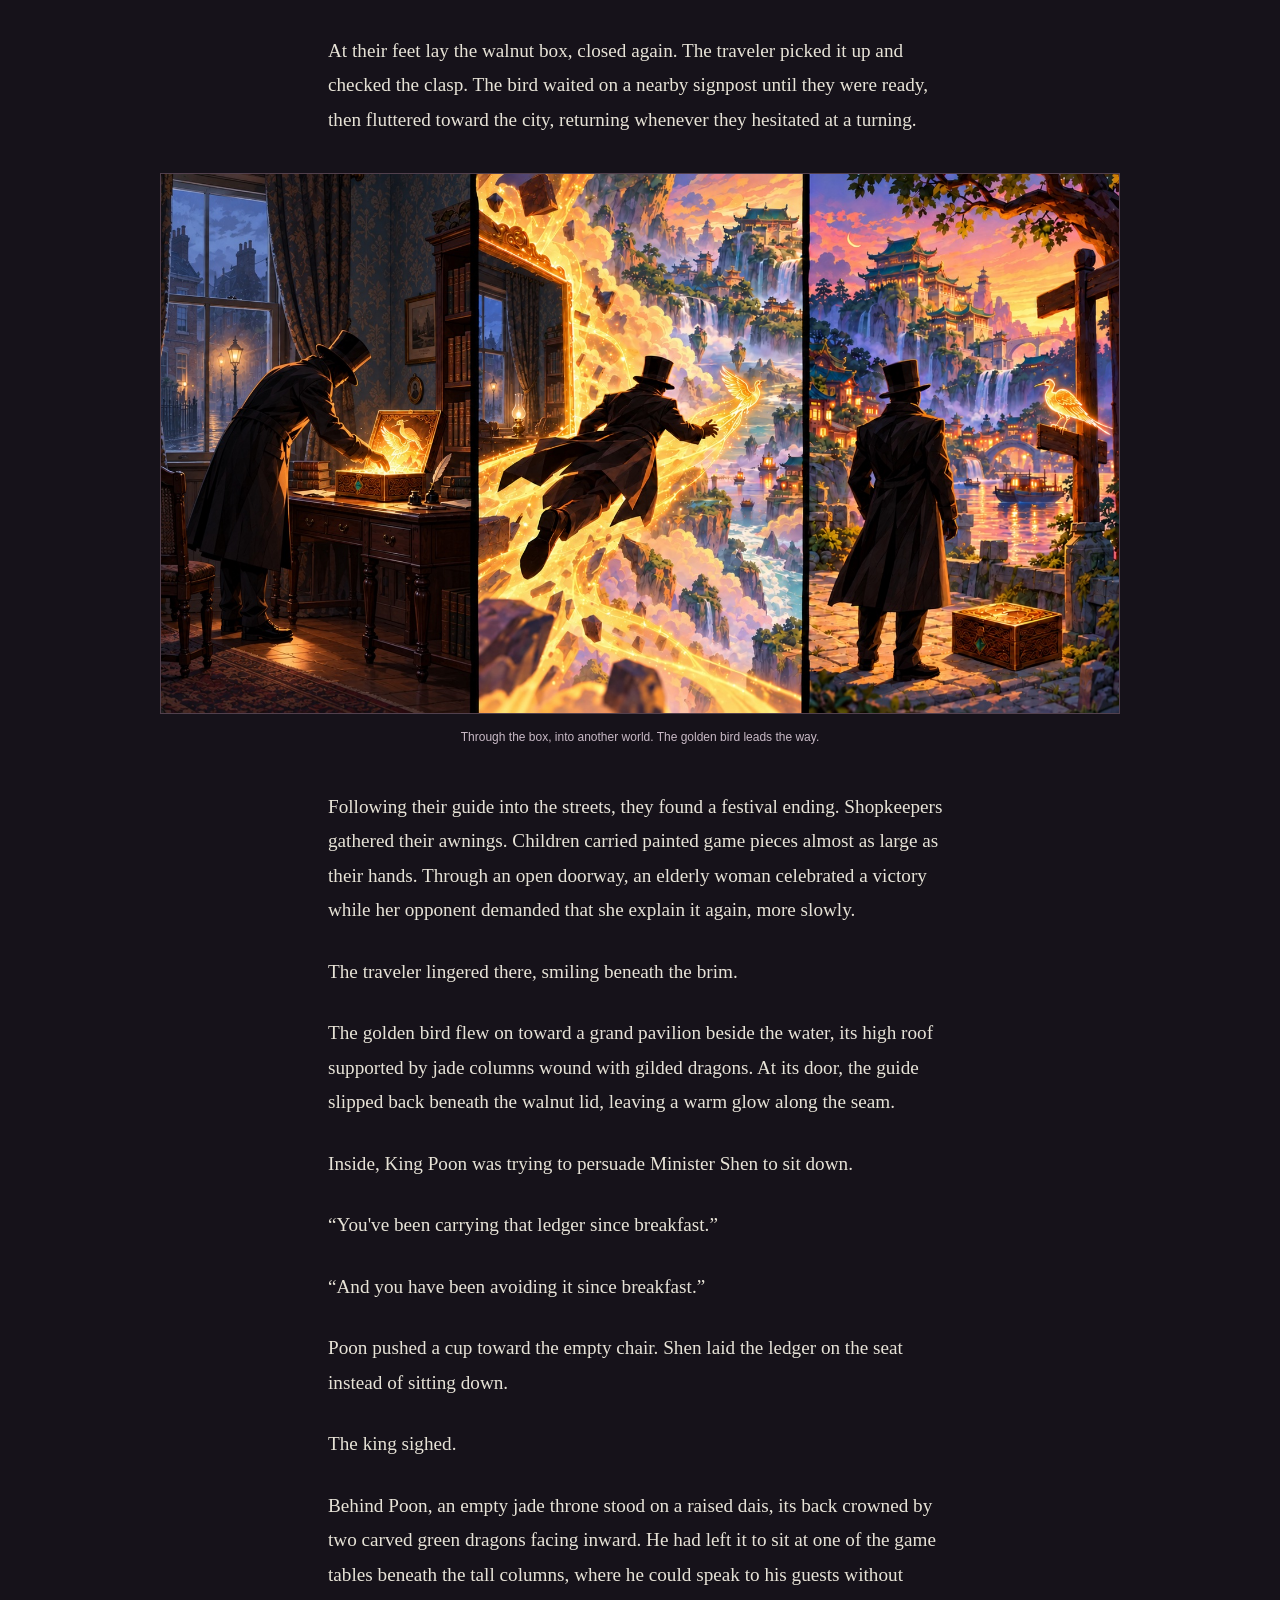
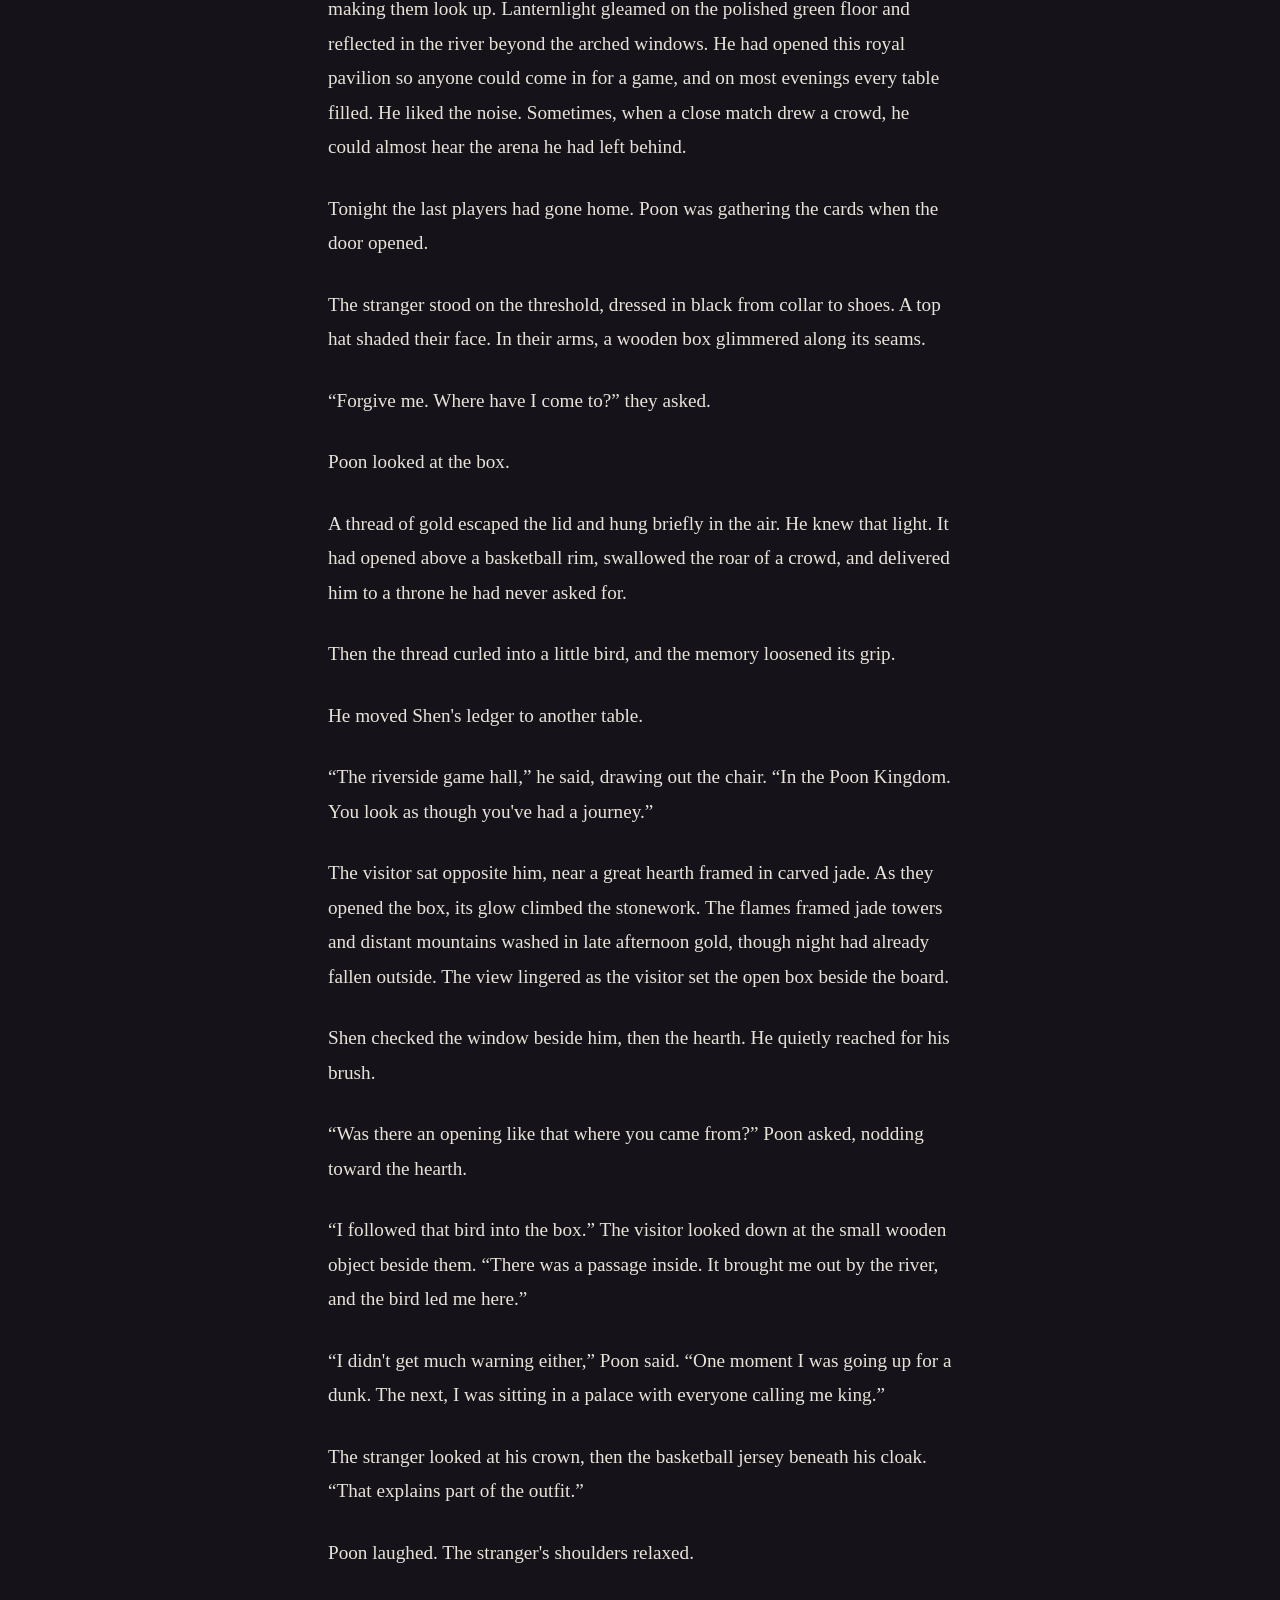
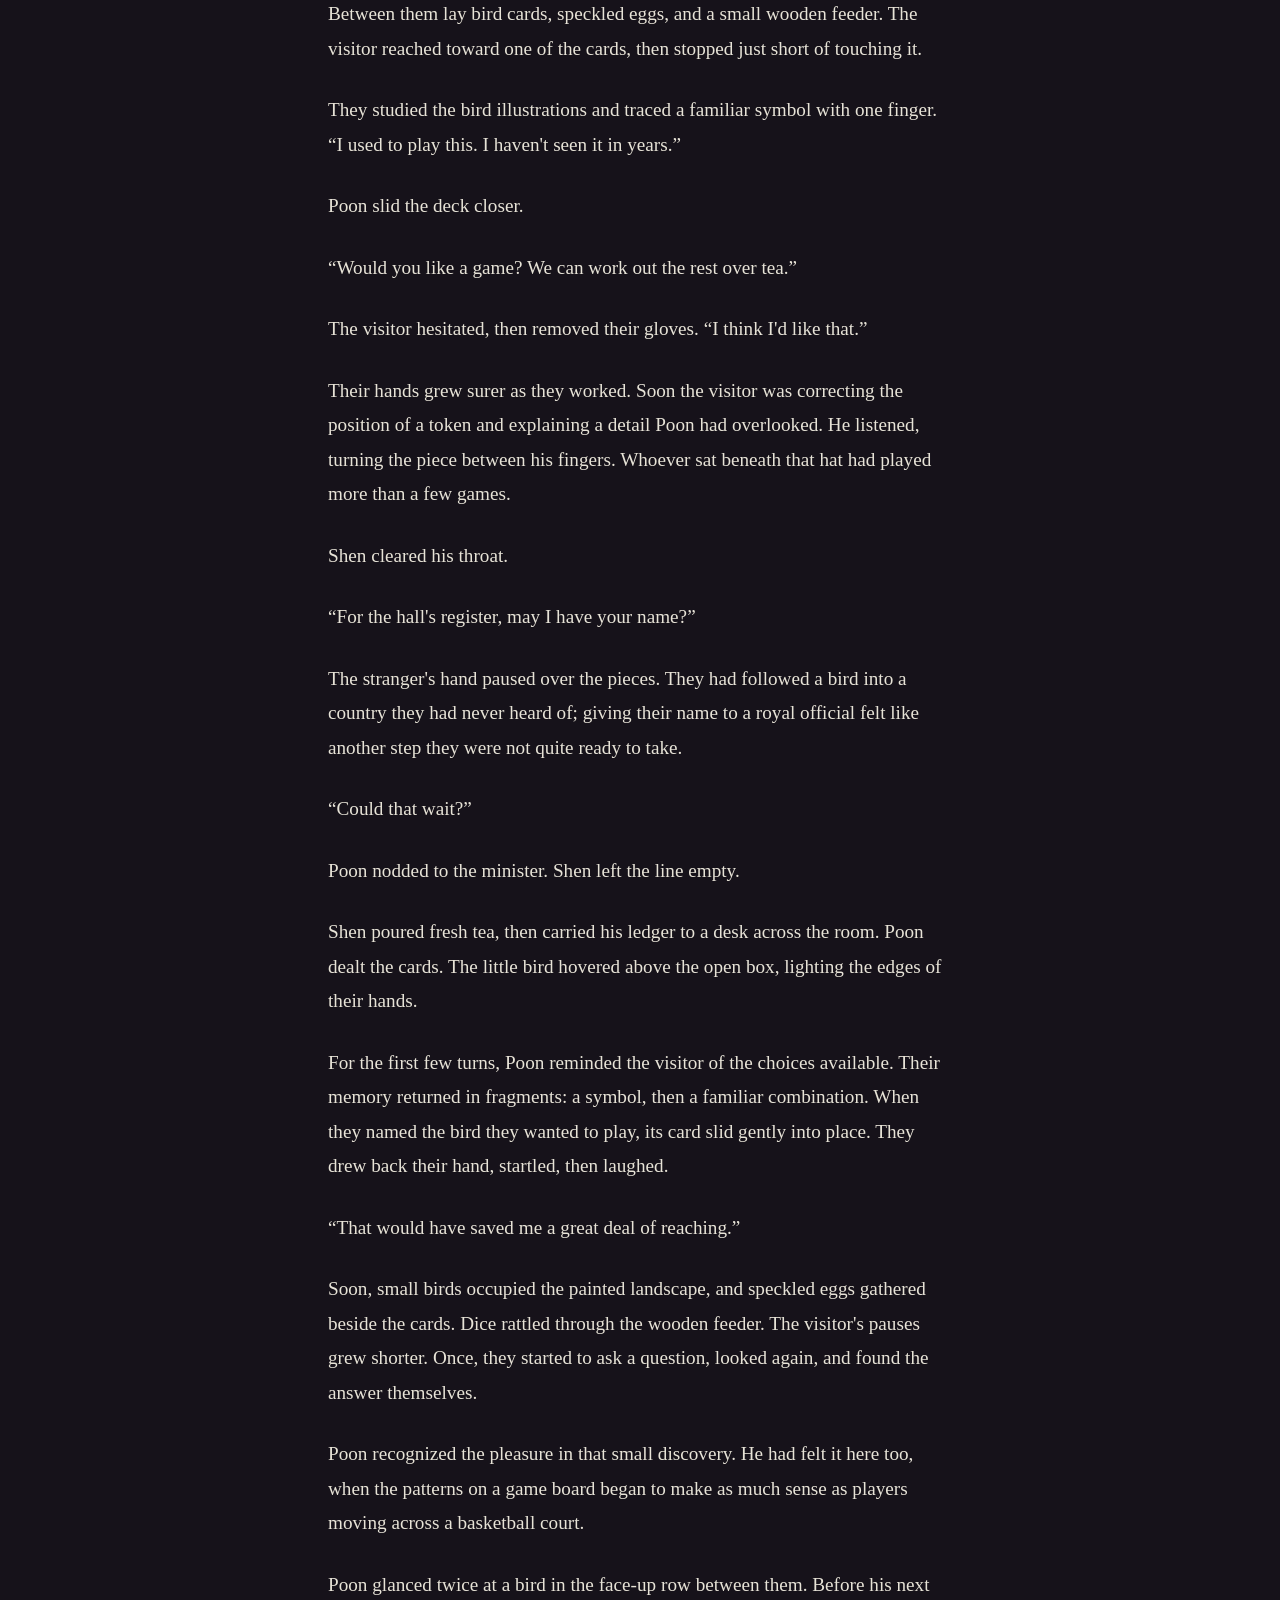
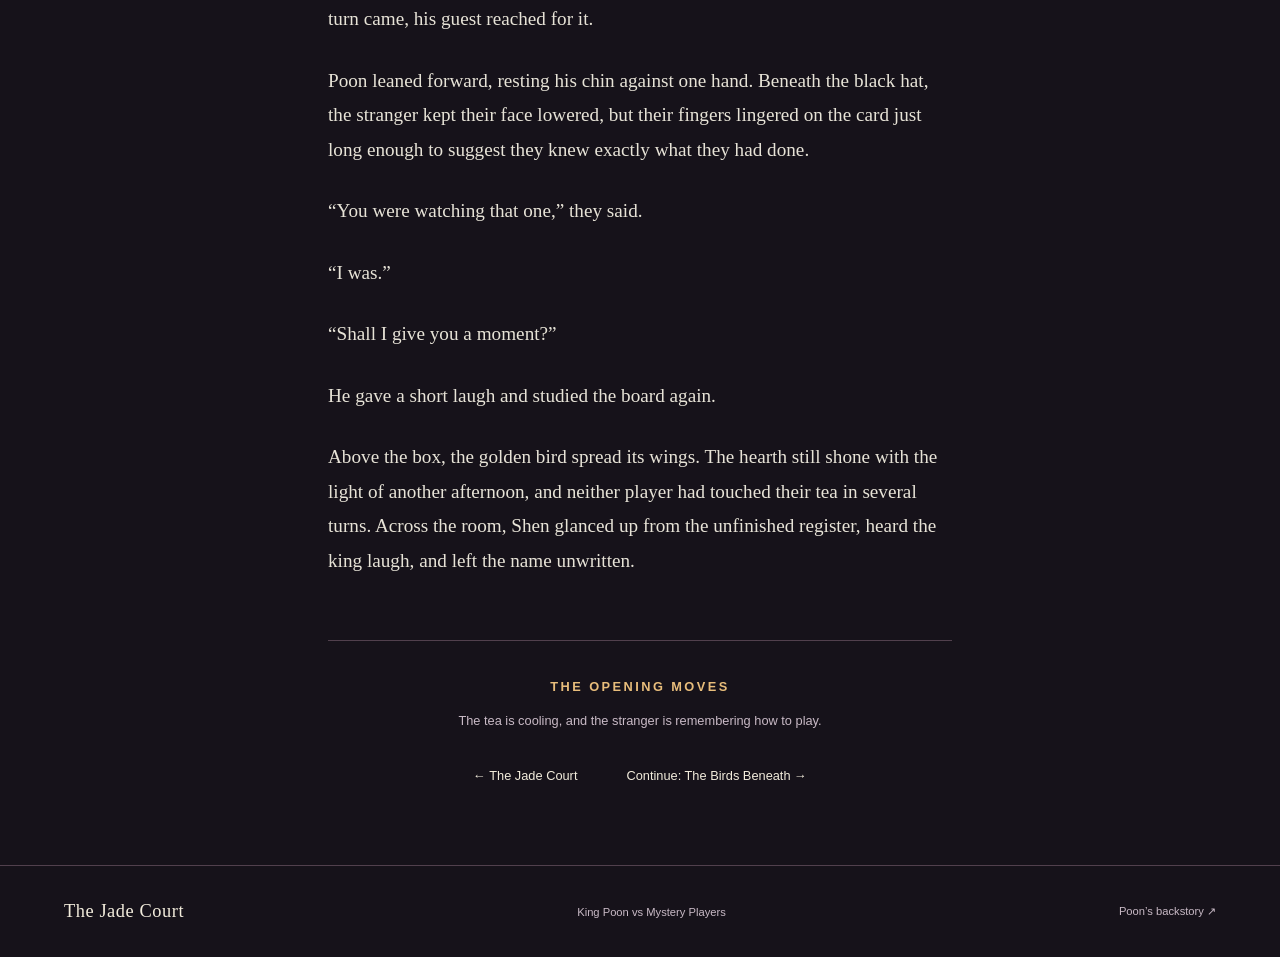
==== commit cfa2bc13: "Add direct chapter navigation to Mystery Players cards" ====
--- a/docs/mystery-players/index.html
+++ b/docs/mystery-players/index.html
@@ -22,6 +22,12 @@
       <p>A box opens. A stranger arrives.<br>There is always another seat at the table.</p>
       <a class="button" href="#encounter">Enter the lantern room <span aria-hidden="true">↓</span></a>
     </section>
+    <nav class="episode-list" aria-label="Encounter 01 reading order">
+      <ol>
+        <li><a href="#encounter"><span>The Lantern Table</span><small>The stranger arrives.</small></a></li>
+        <li><a href="the-birds-beneath/"><span>The Birds Beneath</span><small>The match unfolds.</small></a></li>
+      </ol>
+    </nav>
     <figure class="mystery-art">
       <img src="../assets/images/mystery-lantern-table-v4.jpg" width="1672" height="941" fetchpriority="high" alt="A mysterious player dressed in black with a tall black top hat faces King Poon across a bird-themed board game. Tall jade columns and an empty dragon throne rise behind Poon. A golden bird hovers above an enchanted box, and a monumental jade hearth reveals a sunlit kingdom.">
       <figcaption>One familiar king. One unknown opponent.</figcaption>
--- a/docs/assets/style.css
+++ b/docs/assets/style.css
@@ -38,3 +38,21 @@
 .full-story-callout .button{flex-shrink:0}
 .story-note{font: .85rem/1.6 Arial,Helvetica,sans-serif;color:var(--muted);max-width:440px;margin:22px auto 0}
 @media(max-width:600px){.intro>.full-story-callout{align-items:flex-start;flex-direction:column;gap:22px}.full-story-callout .button{width:100%;justify-content:space-between}}
+
+/* Compact reading order for the Mystery Players encounter. */
+.episode-list{display:block;max-width:760px;margin:0 auto 48px;padding:0 28px}
+.episode-list ol{margin:0;padding-left:24px;display:grid;gap:12px}
+.episode-list li::marker{color:var(--gold)}
+.episode-list a{display:flex;flex-wrap:wrap;align-items:baseline;justify-content:space-between;gap:8px 24px;padding:16px;border-bottom:1px solid var(--line)}
+.episode-list a span{font-family:Georgia,'Times New Roman',serif;font-size:1.2rem}
+.episode-list small{font-size:.8rem;color:var(--muted)}
+
+
+/* Keep the series aligned with the landing page's existing story cards. */
+.mystery-series-panel .chapter-info h2{font-size:2.5rem;line-height:1.1;letter-spacing:-.03em;margin:24px 0 17px}
+.mystery-chapter-menu{display:grid;gap:0;margin-top:24px}
+.mystery-chapter-menu a{display:flex;justify-content:space-between;align-items:baseline;gap:16px;padding:13px 0;border-top:1px solid #51404d;color:var(--gold);font-size:.8rem;line-height:1.5}
+.mystery-chapter-menu a:hover{color:var(--paper)}
+.mystery-chapter-menu small{color:var(--muted);font-size:.65rem;margin-right:10px}
+@media(max-width:950px){.mystery-series-panel .chapter-info h2{font-size:2rem}}
+@media(max-width:600px){.mystery-series-panel .chapter-info h2 br{display:none}}
